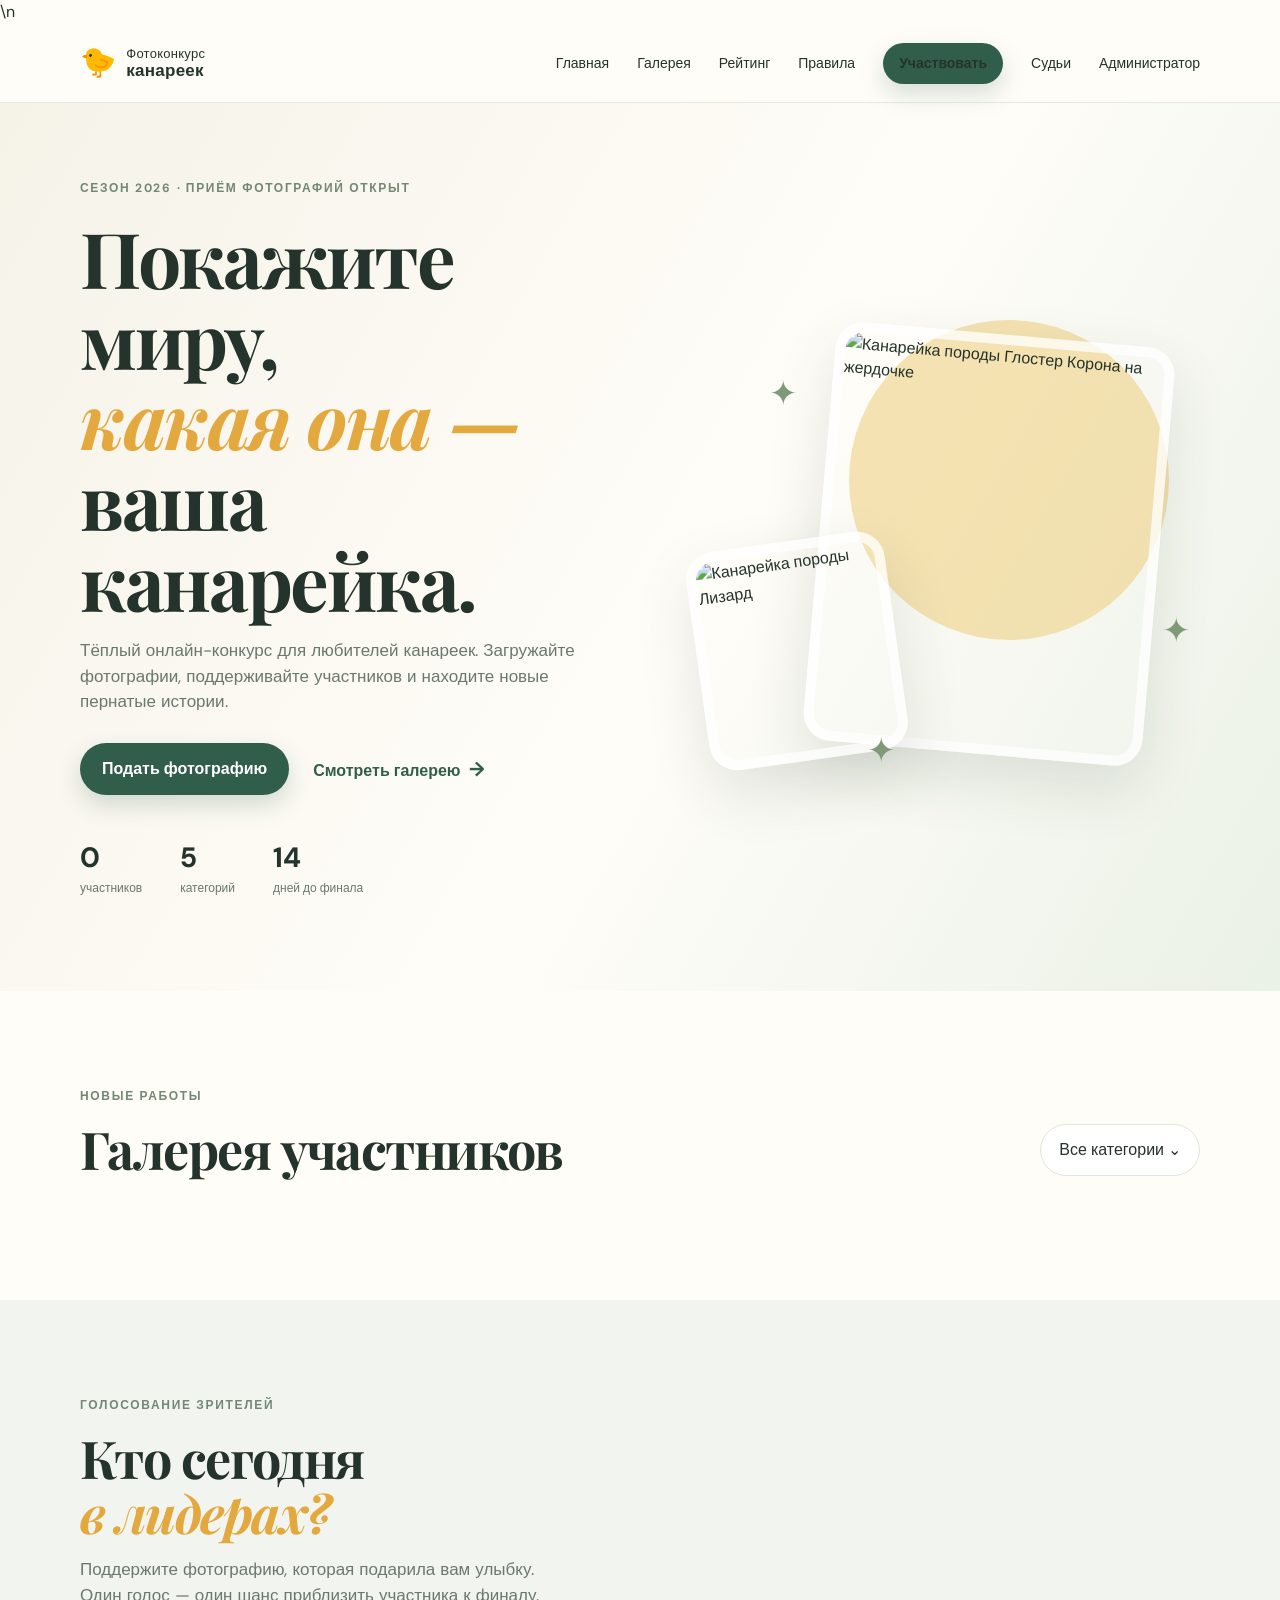
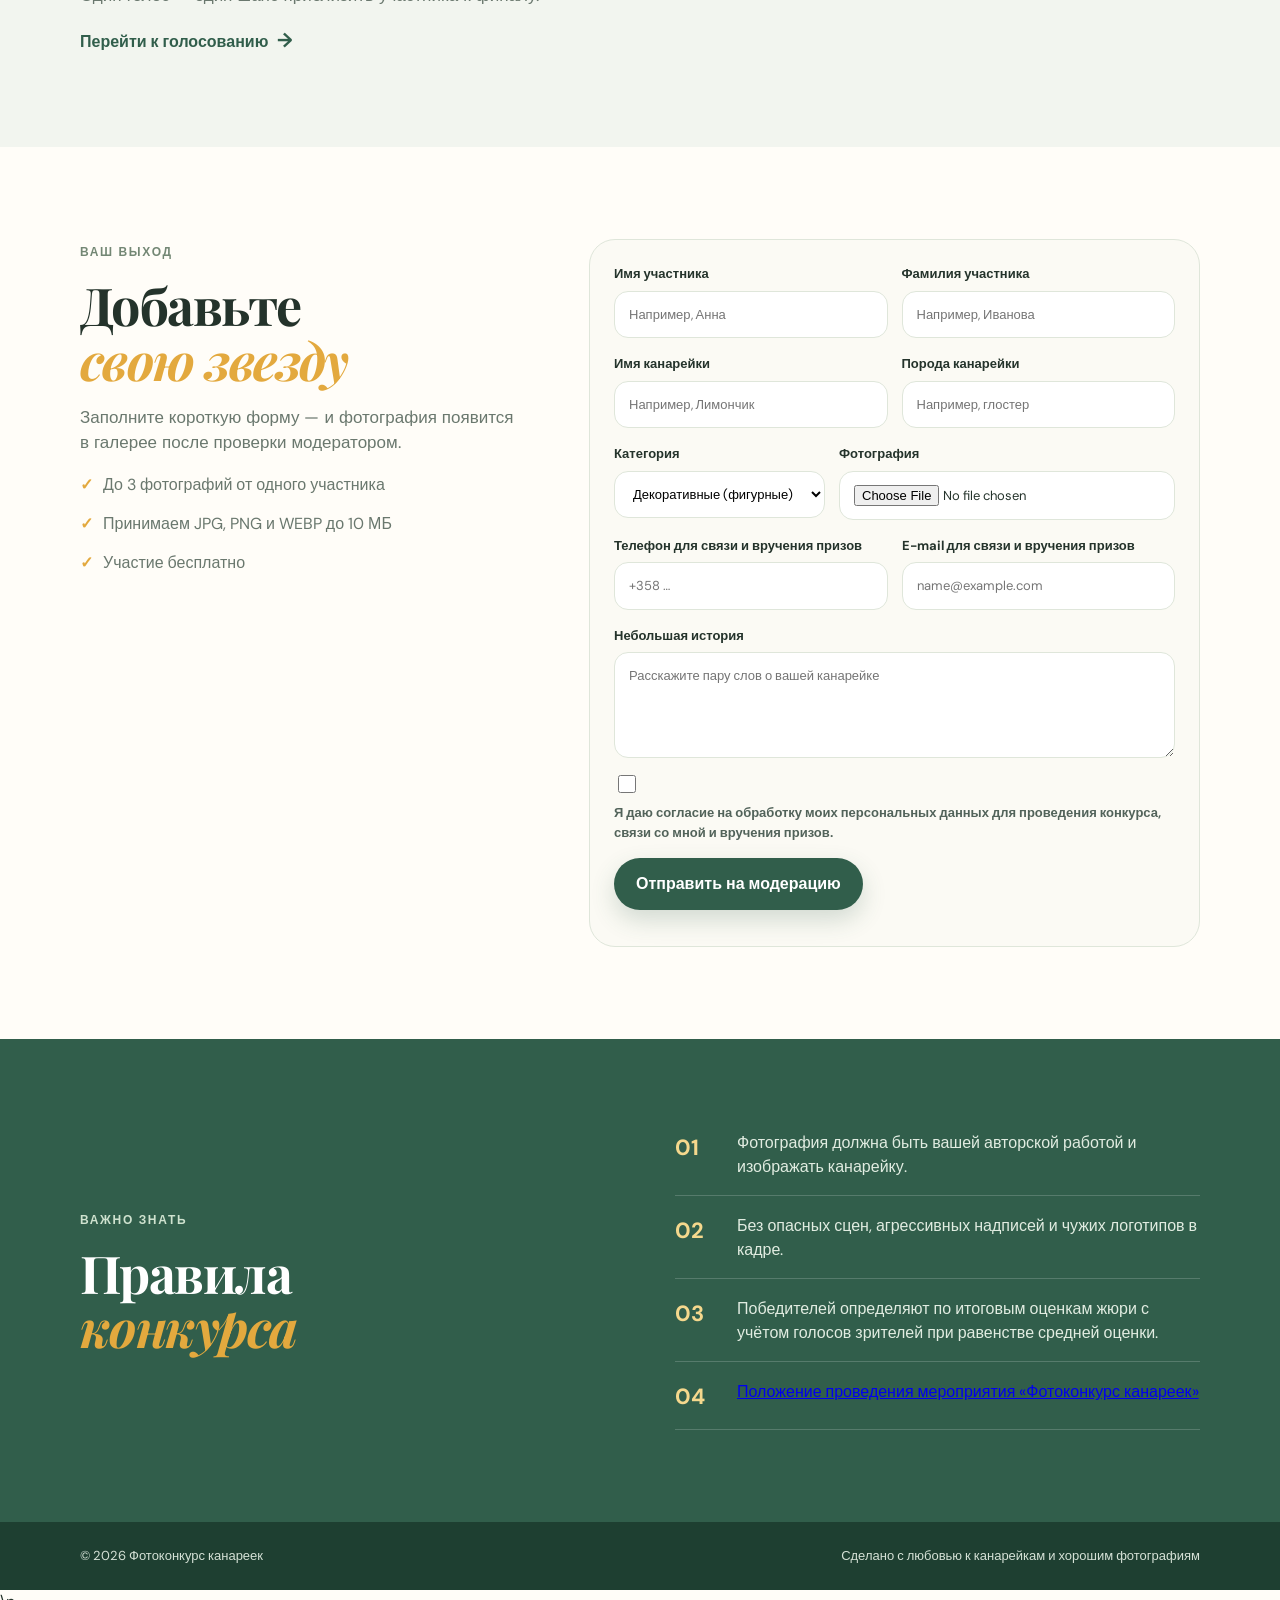
==== index.html @ 29eed2f1 "Заменить фото Глостера на фото из Wikimedia Commons" ====
<!DOCTYPE html>
<html lang="ru">
<head>
  <meta charset="UTF-8" />
  <meta name="viewport" content="width=device-width, initial-scale=1.0" />
  <title>Фотоконкурс канареек</title>
  <meta name="description" content="Онлайн-фотоконкурс канареек: галерея, голосование, рейтинг и участие." />
  <link rel="preconnect" href="https://fonts.googleapis.com">
  <link rel="preconnect" href="https://fonts.gstatic.com" crossorigin>
  <link href="https://fonts.googleapis.com/css2?family=DM+Sans:wght@400;500;700&family=Playfair+Display:wght@600;700&display=swap" rel="stylesheet">
  <link rel="stylesheet" href="styles.css" />\n<style>.admin-modal{position:fixed;inset:0;background:rgba(20,35,28,.48);z-index:100;display:none;padding:20px;overflow:auto}.admin-modal.open{display:block}.admin-panel{width:min(1180px,100%);margin:30px auto;background:#f7f7f2;border-radius:24px;box-shadow:0 30px 80px rgba(0,0,0,.25);overflow:hidden}.admin-login{min-height:520px;display:grid;place-items:center;padding:35px}.admin-login-card{width:min(430px,100%);background:#fff;border:1px solid #dfe6da;border-radius:24px;padding:36px}.admin-login-card h2,.admin-head h2{font-family:'Playfair Display',serif}.admin-login-card h2{font-size:38px;margin:10px 0}.admin-login-card p,.admin-muted{color:#708076}.admin-field{display:flex;flex-direction:column;gap:7px;font-size:13px;font-weight:700;margin:16px 0}.admin-field input{padding:13px;border:1px solid #dfe6da;border-radius:12px;font:inherit}.admin-note{min-height:20px;margin-top:10px;color:#a44840;font-size:13px}.admin-head{padding:18px 24px;background:#fff;border-bottom:1px solid #dfe6da;display:flex;justify-content:space-between;align-items:center;gap:15px}.admin-head h2{margin:0;font-size:27px}.admin-head-actions{display:flex;gap:8px}.admin-ghost{border:1px solid #dfe6da;background:#fff;border-radius:10px;padding:9px 13px;cursor:pointer}.admin-body{padding:26px}.admin-stats{display:grid;grid-template-columns:repeat(4,1fr);gap:12px;margin-bottom:18px}.admin-stats div{background:#fff;border:1px solid #dfe6da;border-radius:16px;padding:16px}.admin-stats strong{display:block;font-size:27px}.admin-stats span{font-size:12px;color:#708076}.admin-tabs{display:flex;gap:8px;overflow:auto;margin-bottom:18px}.admin-tabs button{white-space:nowrap;border:1px solid #dfe6da;background:#fff;border-radius:999px;padding:9px 14px;cursor:pointer}.admin-tabs button.active{background:#315e4b;color:#fff;border-color:#315e4b}.admin-grid{display:grid;grid-template-columns:1.1fr .9fr;gap:16px}.admin-requests{display:flex;flex-direction:column;gap:9px}.admin-request{background:#fff;border:1px solid #dfe6da;border-radius:16px;padding:10px;display:grid;grid-template-columns:76px 1fr;gap:12px;cursor:pointer}.admin-request.selected{border-color:#6d947d;box-shadow:0 0 0 2px rgba(49,94,75,.08)}.admin-request img{width:76px;height:68px;object-fit:cover;border-radius:10px}.admin-request-name{font-weight:700}.admin-request-meta{font-size:12px;color:#708076;margin-top:3px}.admin-status{display:inline-block;margin-top:7px;border-radius:999px;padding:4px 8px;font-size:10px;font-weight:700}.admin-status.pending{background:#fff3d7;color:#8a651e}.admin-status.approved{background:#e4f1e8;color:#2e6b4b}.admin-status.rejected{background:#fbe7e4;color:#a44840}.admin-detail{background:#fff;border:1px solid #dfe6da;border-radius:20px;padding:16px;min-height:420px}.admin-detail img{width:100%;height:280px;object-fit:cover;border-radius:14px}.admin-detail h3{font-family:'Playfair Display',serif;font-size:28px;margin:14px 0 3px}.admin-actions{display:flex;gap:8px;margin-top:16px}.admin-actions button{flex:1;padding:11px;border-radius:11px;border:1px solid #dfe6da;background:#fff;cursor:pointer;font-weight:700}.admin-actions .ok{background:#e4f1e8;color:#2e6b4b}.admin-actions .no{background:#fbe7e4;color:#a44840}.admin-empty{padding:30px;text-align:center;color:#708076}.admin-close{font-size:22px!important}.admin-link{cursor:pointer}@media(max-width:850px){.admin-stats{grid-template-columns:repeat(2,1fr)}.admin-grid{grid-template-columns:1fr}}@media(max-width:520px){.admin-modal{padding:8px}.admin-panel{margin:8px auto;border-radius:18px}.admin-head{padding:14px}.admin-body{padding:14px}.admin-head-actions .admin-ghost:first-child{display:none}.admin-detail img{height:230px}.admin-login{padding:16px}.admin-login-card{padding:26px}}</style>
<style>
.photo-open{display:block;width:100%;padding:0;border:0;background:none;cursor:zoom-in;position:relative}.photo-open::after{content:'🔍 Открыть фото';position:absolute;right:12px;bottom:12px;background:rgba(20,35,28,.82);color:#fff;padding:7px 10px;border-radius:999px;font-size:12px;font-weight:700;opacity:0;transition:.2s}.photo-open:hover::after,.photo-open:focus-visible::after{opacity:1}.photo-lightbox{position:fixed;inset:0;background:rgba(8,16,12,.9);z-index:300;display:none;align-items:center;justify-content:center;padding:30px}.photo-lightbox.open{display:flex}.photo-lightbox-content{max-width:min(1200px,96vw);max-height:92vh;display:flex;flex-direction:column;align-items:center;gap:14px}.photo-lightbox img{display:block;max-width:100%;max-height:78vh;width:auto;height:auto;object-fit:contain;border-radius:16px;box-shadow:0 25px 80px rgba(0,0,0,.45)}.photo-lightbox-caption{display:flex;gap:12px;align-items:center;flex-wrap:wrap;color:#fff;text-align:center}.photo-lightbox-caption span{color:#d8e2d9}.photo-lightbox-close{position:fixed;right:22px;top:18px;border:0;background:rgba(255,255,255,.15);color:#fff;width:48px;height:48px;border-radius:50%;font-size:32px;line-height:1;cursor:pointer;z-index:2}
.judge-modal{position:fixed;inset:0;background:rgba(20,35,28,.55);z-index:250;display:none;padding:20px;overflow:auto}.judge-modal.open{display:block}.judge-panel{width:min(1180px,100%);margin:30px auto;background:#f7f7f2;border-radius:24px;box-shadow:0 30px 80px rgba(0,0,0,.25);overflow:hidden}.judge-login{min-height:520px;display:grid;place-items:center;padding:35px}.judge-login-card{width:min(440px,100%);background:#fff;border:1px solid #dfe6da;border-radius:24px;padding:36px}.judge-login-card h2,.judge-head h2{font-family:'Playfair Display',serif}.judge-login-card h2{font-size:38px;margin:10px 0}.judge-login-card p,.judge-muted{color:#708076}.judge-field{display:flex;flex-direction:column;gap:7px;font-size:13px;font-weight:700;margin:16px 0}.judge-field input,.judge-score select,.judge-comment{padding:12px;border:1px solid #dfe6da;border-radius:12px;font:inherit}.judge-note{min-height:20px;margin-top:10px;color:#a44840;font-size:13px}.judge-head{padding:18px 24px;background:#fff;border-bottom:1px solid #dfe6da;display:flex;justify-content:space-between;align-items:center;gap:15px}.judge-head h2{margin:4px 0;font-size:30px}.judge-head-actions{display:flex;gap:8px}.judge-ghost{border:1px solid #dfe6da;background:#fff;border-radius:10px;padding:9px 13px;cursor:pointer}.judge-close{font-size:22px}.judge-body{padding:24px}.judge-intro{background:#eaf1e7;border:1px solid #d6e1d3;border-radius:14px;padding:13px 15px;color:#315e4b;margin-bottom:18px}.judge-requests{display:grid;grid-template-columns:repeat(2,1fr);gap:18px}.judge-card{background:#fff;border:1px solid #dfe6da;border-radius:20px;overflow:hidden}.judge-card-photo{width:100%;height:300px;object-fit:cover;display:block;cursor:zoom-in}.judge-card-body{padding:17px}.judge-card h3{font-family:'Playfair Display',serif;font-size:26px;margin:0 0 4px}.judge-card-meta{font-size:13px;color:#708076;margin-bottom:14px}.judge-score-grid{display:grid;grid-template-columns:1fr 1fr;gap:10px}.judge-score{display:flex;flex-direction:column;gap:5px;font-size:12px;font-weight:700}.judge-score select{background:#fff}.judge-comment{width:100%;resize:vertical;margin-top:10px;min-height:70px}.judge-save{margin-top:10px;width:100%;border:0;background:#315e4b;color:#fff;padding:12px;border-radius:12px;font-weight:700;cursor:pointer}.judge-saved{font-size:12px;color:#2e6b4b;margin-top:7px;min-height:18px}.judge-total{margin-top:10px;font-weight:700;color:#8a651e}.judge-empty{padding:35px;text-align:center;color:#708076;background:#fff;border:1px dashed #dfe6da;border-radius:18px;grid-column:1/-1}
.admin-password-modal{position:fixed;inset:0;background:rgba(20,35,28,.45);z-index:180;display:none;align-items:center;justify-content:center;padding:20px}.admin-password-modal.open{display:flex}.admin-password-card{width:min(430px,100%);background:#fff;border-radius:22px;padding:26px;border:1px solid #dfe6da;box-shadow:0 25px 70px rgba(0,0,0,.2)}.admin-password-card h3{font-family:'Playfair Display',serif;font-size:28px;margin:0 0 10px}.admin-password-actions{display:flex;gap:8px}.admin-password-actions button{flex:1}
@media(max-width:800px){.judge-requests{grid-template-columns:1fr}}@media(max-width:520px){.photo-lightbox{padding:12px}.photo-lightbox img{max-height:72vh}.judge-modal{padding:8px}.judge-panel{margin:8px auto;border-radius:18px}.judge-head{padding:14px}.judge-body{padding:14px}.judge-head-actions .judge-ghost:first-child{display:none}.judge-login{padding:16px}.judge-login-card{padding:26px}.judge-card-photo{height:230px}}
</style></head>
<body>
<header class="site-header"><div class="container nav-wrap">
  <a class="brand" href="#top"><span class="brand-mark">🐤</span><span>Фотоконкурс<br><strong>канареек</strong></span></a>
  <nav class="nav" id="mainNav" aria-label="Основная навигация"><a href="#top">Главная</a><a href="#gallery">Галерея</a><a href="#rating">Рейтинг</a><a href="#winners" id="winnersNav" style="display:none">Победители</a><a href="#rules">Правила</a><a class="button button-small" href="#participate">Участвовать</a><a href="#judges" id="judgesOpen">Судьи</a><a class="admin-link" href="#admin" id="adminOpen">Администратор</a></nav>
  <button class="menu-toggle" aria-label="Открыть меню">☰</button>
</div></header>
<main id="top">
<section class="hero"><div class="container hero-grid"><div class="hero-copy">
  <span class="eyebrow">Сезон 2026 · приём фотографий открыт</span>
  <h1>Покажите миру,<br><em>какая она —</em><br>ваша канарейка.</h1>
  <p>Тёплый онлайн-конкурс для любителей канареек. Загружайте фотографии, поддерживайте участников и находите новые пернатые истории.</p>
  <div class="hero-actions"><a class="button" href="#participate">Подать фотографию</a><a class="text-link" href="#gallery">Смотреть галерею <span>→</span></a></div>
  <div class="hero-stats"><div><strong id="participantCount">0</strong><span>участников</span></div><div><strong>5</strong><span>категорий</span></div><div><strong>14</strong><span>дней до финала</span></div></div>
</div><div class="hero-art"><div class="sun"></div>
  <div class="hero-card card-main"><img src="https://upload.wikimedia.org/wikipedia/commons/9/9c/Gloster_corona.jpg" alt="Канарейка породы Глостер Корона на жердочке"></div>
  <div class="hero-card card-small"><img src="https://commons.wikimedia.org/wiki/Special:FilePath/Lizard%20gelb%20intensiv.jpg?width=900" alt="Канарейка породы Лизард"></div>
  <div class="leaf leaf-1">✦</div><div class="leaf leaf-2">✦</div><div class="leaf leaf-3">✦</div>
</div></div></section>
<section id="gallery" class="section"><div class="container"><div class="section-heading"><div><span class="eyebrow">Новые работы</span><h2>Галерея участников</h2></div><button class="filter-button" id="filterBtn">Все категории <span>⌄</span></button></div>
<div class="filter-menu" id="filterMenu"><button data-filter="all">Все категории</button><button data-filter="Декоративные (фигурные)">Декоративные (фигурные)</button><button data-filter="Хохлатые">Хохлатые</button><button data-filter="Курчавые">Курчавые</button><button data-filter="Цветные">Цветные</button><button data-filter="Домашний любимец">Домашний любимец</button></div>
<div class="gallery-grid" id="galleryGrid"></div></div></section>
<section id="rating" class="section section-soft"><div class="container rating-grid"><div><span class="eyebrow">Голосование зрителей</span><h2>Кто сегодня<br><em>в лидерах?</em></h2><p>Поддержите фотографию, которая подарила вам улыбку. Один голос — один шанс приблизить участника к финалу.</p><a href="#gallery" class="text-link">Перейти к голосованию <span>→</span></a></div><div class="leaderboard" id="leaderboard"></div></div></section>
<section id="winners" class="section section-soft" style="display:none"><div class="container"><div class="section-heading"><div><span class="eyebrow">Итоги жюри</span><h2>Победители фотоконкурса</h2><p class="judge-muted">Итоговые оценки жюри. При равенстве средней оценки выше располагается работа с большим числом голосов зрителей.</p></div></div><div id="winnersGrid" class="winners-grid"></div></div></section><section id="participate" class="section"><div class="container participate-grid"><div class="participate-copy"><span class="eyebrow">Ваш выход</span><h2>Добавьте<br><em>свою звезду</em></h2><p>Заполните короткую форму — и фотография появится в галерее после проверки модератором.</p><ul class="check-list"><li>До 3 фотографий от одного участника</li><li>Принимаем JPG, PNG и WEBP до 10 МБ</li><li>Участие бесплатно</li></ul></div>
<form class="entry-form" id="entryForm"><div class="form-row"><label>Имя участника<input name="name" required placeholder="Например, Анна" /></label><label>Фамилия участника<input name="surname" required placeholder="Например, Иванова" /></label></div>
<div class="form-row"><label>Имя канарейки<input name="bird" required placeholder="Например, Лимончик" /></label><label>Порода канарейки<input name="breed" required placeholder="Например, глостер" /></label></div>
<div class="form-row"><label>Категория<select name="category"><option>Декоративные (фигурные)</option><option>Хохлатые</option><option>Курчавые</option><option>Цветные</option><option>Домашний любимец</option></select></label><label>Фотография<input name="photo" type="file" accept="image/jpeg,image/png,image/webp" required /></label></div>
<div class="form-row"><label>Телефон для связи и вручения призов<input name="phone" type="tel" required placeholder="+358 …" autocomplete="tel" /></label><label>E-mail для связи и вручения призов<input name="email" type="email" placeholder="name@example.com" autocomplete="email" /></label></div>
<label>Небольшая история<textarea name="story" rows="4" placeholder="Расскажите пару слов о вашей канарейке"></textarea></label>
<label class="consent-check"><input name="personal_data_consent" type="checkbox" required /> <span>Я даю согласие на обработку моих персональных данных для проведения конкурса, связи со мной и вручения призов.</span></label>
<button class="button" type="submit">Отправить на модерацию</button><div class="form-note" id="formNote"></div></form></div></section>
<section id="rules" class="section section-dark"><div class="container rules-grid"><div><span class="eyebrow">Важно знать</span><h2>Правила<br><em>конкурса</em></h2></div><div class="rules-list"><div><strong>01</strong><p>Фотография должна быть вашей авторской работой и изображать канарейку.</p></div><div><strong>02</strong><p>Без опасных сцен, агрессивных надписей и чужих логотипов в кадре.</p></div><div><strong>03</strong><p>Победителей определяют по итоговым оценкам жюри с учётом голосов зрителей при равенстве средней оценки.</p></div><div><strong>04</strong><p><a href="PLACEHOLDER_POSITION_JPG" target="_blank" rel="noopener">Положение проведения мероприятия «Фотоконкурс канареек»</a></p></div></div></div></section>
<div id="adminModal" class="admin-modal" aria-hidden="true"><div class="admin-panel">
<div id="adminLogin" class="admin-login"><div class="admin-login-card"><div class="brand-mark">🐤</div><span class="eyebrow">Закрытый раздел</span><h2>Панель модерации</h2><p>Войдите с паролем администратора, чтобы проверять заявки участников.</p><form id="adminLoginForm"><label class="admin-field">Пароль администратора<input id="adminPasswordInput" type="password" autocomplete="current-password" required></label><button class="button" type="submit">Войти</button><div id="adminLoginNote" class="admin-note"></div></form></div></div>
<div id="adminDashboard" style="display:none"><div class="admin-head"><h2>Модерация заявок</h2><div class="admin-head-actions"><button id="adminRefresh" class="admin-ghost">↻ Обновить</button><button id="adminChangePassword" class="admin-ghost">Изменить пароль</button><button id="adminLogout" class="admin-ghost">Выйти</button><button id="adminClose" class="admin-ghost admin-close">×</button></div></div><div class="admin-body"><div class="admin-stats"><div><strong id="adminAll">0</strong><span>Всего</span></div><div><strong id="adminPending">0</strong><span>На модерации</span></div><div><strong id="adminApproved">0</strong><span>Одобрено</span></div><div><strong id="adminRejected">0</strong><span>Отклонено</span></div></div><div class="admin-tabs"><button class="active" data-status="all">Все</button><button data-status="pending">На модерации</button><button data-status="approved">Одобрено</button><button data-status="rejected">Отклонено</button></div><div class="admin-grid"><div id="adminRequests" class="admin-requests"></div><aside id="adminDetail" class="admin-detail"><div class="admin-empty">Выберите заявку слева</div></aside></div></div></div>
</div><section class="admin-jury-section"><div class="admin-jury-head"><div><span class="eyebrow">Управление</span><h3>Жюри</h3><p class="admin-muted">Добавляйте судей, меняйте их пароли и просматривайте сводные оценки.</p></div><label class="admin-toggle"><input type="checkbox" id="adminWinnersToggle"><span></span><b>Показывать вкладку «Победители»</b></label></div><div class="admin-jury-add"><input id="newJudgeName" placeholder="Имя судьи"><input id="newJudgeLogin" placeholder="Логин"><input id="newJudgePassword" type="password" placeholder="Пароль от 8 символов"><button id="addJudge" class="button">Добавить судью</button></div><div id="adminJudgesList"></div><div class="admin-summary-wrap"><h4>Сводная таблица оценок</h4><div id="adminJudgeSummary"></div></div></section></div></div><div id="adminPasswordModal" class="admin-password-modal" aria-hidden="true"><div class="admin-password-card"><h3>Изменить пароль администратора</h3><p class="admin-muted">Введите текущий пароль и новый пароль не короче 8 символов.</p><form id="adminPasswordForm"><label class="admin-field">Текущий пароль<input id="adminCurrentPassword" type="password" required></label><label class="admin-field">Новый пароль<input id="adminNewPassword" type="password" minlength="8" required></label><label class="admin-field">Повторите новый пароль<input id="adminNewPassword2" type="password" minlength="8" required></label><div id="adminPasswordNote" class="admin-note"></div><div class="admin-password-actions"><button type="button" id="adminPasswordCancel" class="admin-ghost">Отмена</button><button type="submit" class="button">Сохранить</button></div></form></div></div></main>
<footer class="site-footer"><div class="container footer-wrap"><span>© 2026 Фотоконкурс канареек</span><span>Сделано с любовью к канарейкам и хорошим фотографиям</span></div></footer>
<script type="module" src="script.js"></script>\n<script type="module" src="admin-inline.js"></script>
<div id="photoLightbox" class="photo-lightbox" aria-hidden="true">
  <button id="photoLightboxClose" class="photo-lightbox-close" aria-label="Закрыть">×</button>
  <div class="photo-lightbox-content">
    <img id="photoLightboxImage" src="" alt="">
    <div class="photo-lightbox-caption"><strong id="photoLightboxTitle"></strong><span id="photoLightboxMeta"></span></div>
  </div>
</div>
<div id="judgeModal" class="judge-modal" aria-hidden="true">
  <div class="judge-panel">
    <div id="judgeLogin" class="judge-login"><div class="judge-login-card">
      <div class="brand-mark">⚖️</div><span class="eyebrow">Закрытый раздел</span><h2>Кабинет судьи</h2>
      <p>Оценки судей хранятся отдельно от голосов посетителей и не влияют на публичный рейтинг.</p>
      <form id="judgeLoginForm">
        <label class="judge-field">Логин<input id="judgeLoginInput" autocomplete="username" required></label>
        <label class="judge-field">Пароль<input id="judgePasswordInput" type="password" autocomplete="current-password" required></label>
        <button class="button" type="submit">Войти как судья</button><div id="judgeLoginNote" class="judge-note"></div>
      </form>
    </div></div>
    <div id="judgeDashboard" style="display:none">
      <div class="judge-head"><div><span class="eyebrow">Жюри</span><h2>Оценивание фотографий</h2><div id="judgeWho" class="judge-muted"></div></div>
        <div class="judge-head-actions"><button id="judgeRefresh" class="judge-ghost">↻ Обновить</button><button id="judgeLogout" class="judge-ghost">Выйти</button><button id="judgeClose" class="judge-ghost judge-close">×</button></div>
      </div>
      <div class="judge-body">
        <div class="judge-intro">Оценивайте каждую допущенную фотографию по четырём критериям от 1 до 10. Ваша оценка сохраняется отдельно от голосов посетителей.</div>
        <div id="judgeRequests" class="judge-requests"></div>
      </div>
    </div>
  </div>
</div>
<script type="module" src="judge-inline.js"></script>
</body></html>
---- styles.css ----
:root{--ink:#24332b;--muted:#6a786e;--paper:#fffdf8;--accent:#e3a93e;--green:#315e4b;--line:#dfe6da;--shadow:0 24px 60px rgba(38,58,45,.12)}*{box-sizing:border-box}html{scroll-behavior:smooth}body{margin:0;font-family:'DM Sans',sans-serif;color:var(--ink);background:var(--paper);line-height:1.5}.container{width:min(1120px,calc(100% - 40px));margin:auto}.site-header{position:sticky;top:0;z-index:20;background:rgba(255,253,248,.92);backdrop-filter:blur(14px);border-bottom:1px solid rgba(223,230,218,.8)}.nav-wrap{height:78px;display:flex;align-items:center;justify-content:space-between}.brand{display:flex;gap:10px;align-items:center;text-decoration:none;color:var(--ink);font-size:13px;line-height:1.1;letter-spacing:.02em}.brand strong{font-size:17px}.brand-mark{font-size:29px}.nav{display:flex;gap:28px;align-items:center}.nav a{color:var(--ink);text-decoration:none;font-size:14px}.button{display:inline-flex;align-items:center;justify-content:center;border:0;background:var(--green);color:white;padding:14px 22px;border-radius:999px;font:inherit;font-weight:700;text-decoration:none;cursor:pointer;box-shadow:0 10px 24px rgba(49,94,75,.2);transition:.2s}.button:hover{transform:translateY(-2px)}.button-small{padding:10px 16px}.menu-toggle{display:none;border:0;background:none;font-size:25px}.hero{background:linear-gradient(120deg,#f5f2e8 0%,#fffdf8 55%,#eaf1e7 100%);padding:72px 0 94px;overflow:hidden}.hero-grid{display:grid;grid-template-columns:1.05fr .95fr;gap:40px;align-items:center}.eyebrow{font-size:12px;font-weight:700;text-transform:uppercase;letter-spacing:.14em;color:#738774}.hero h1,h2{font-family:'Playfair Display',serif;line-height:1.05;letter-spacing:-.03em}.hero h1{font-size:clamp(46px,6vw,78px);margin:18px 0}.hero h1 em,h2 em{font-style:italic;color:var(--accent)}.hero p{max-width:540px;color:var(--muted);font-size:17px}.hero-actions{display:flex;gap:24px;align-items:center;margin:28px 0 42px}.text-link{color:var(--green);font-weight:700;text-decoration:none}.text-link span{font-size:20px;margin-left:5px}.hero-stats{display:flex;gap:38px}.hero-stats div{display:flex;flex-direction:column}.hero-stats strong{font-size:28px}.hero-stats span{font-size:12px;color:var(--muted)}.hero-art{position:relative;min-height:480px}.sun{position:absolute;width:320px;height:320px;border-radius:50%;background:#f1d386;right:6%;top:5%;opacity:.6}.hero-card{position:absolute;overflow:hidden;border-radius:28px;box-shadow:var(--shadow);border:10px solid rgba(255,255,255,.75)}.hero-card img{display:block;width:100%;height:100%;object-fit:cover}.card-main{width:340px;height:420px;right:8%;top:8%;transform:rotate(5deg)}.card-small{width:200px;height:220px;left:2%;bottom:3%;transform:rotate(-8deg)}.leaf{position:absolute;color:#7f9a77;font-size:34px}.leaf-1{left:16%;top:15%}.leaf-2{right:2%;bottom:25%}.leaf-3{left:35%;bottom:0}.section{padding:92px 0}.section-soft{background:#f2f5ef}.section-heading{display:flex;justify-content:space-between;align-items:end;gap:20px}.section h2{font-size:52px;margin:15px 0 0}.filter-button{padding:13px 18px;border:1px solid var(--line);background:white;border-radius:999px;color:var(--ink);font:inherit;cursor:pointer}.filter-menu{display:none;gap:8px;margin:16px 0;flex-wrap:wrap}.filter-menu.open{display:flex}.filter-menu button{border:1px solid var(--line);background:white;border-radius:999px;padding:8px 12px;cursor:pointer}.gallery-grid{display:grid;grid-template-columns:repeat(3,1fr);gap:22px;margin-top:32px}.photo-card{background:white;border:1px solid var(--line);border-radius:24px;overflow:hidden;box-shadow:0 10px 30px rgba(43,62,51,.05)}.photo-card img{width:100%;height:260px;object-fit:cover;display:block}.photo-body{padding:17px}.photo-meta{display:flex;justify-content:space-between;gap:10px;align-items:start}.photo-title{font-weight:700}.photo-category{font-size:12px;color:var(--muted);margin-top:2px}.vote{border:0;background:#fff3d5;color:#8b651e;border-radius:999px;padding:8px 10px;font-weight:700;cursor:pointer}.vote.voted{background:#e3f0e6;color:#2f6b4c}.rating-grid,.participate-grid,.rules-grid{display:grid;grid-template-columns:1fr 1fr;gap:70px;align-items:start}.rating-grid p,.participate-copy p{color:var(--muted);max-width:460px;font-size:17px}.leaderboard{display:flex;flex-direction:column;gap:12px}.leader{display:grid;grid-template-columns:46px 1fr auto;gap:14px;align-items:center;background:white;padding:14px;border-radius:18px;border:1px solid var(--line)}.leader img{width:46px;height:46px;object-fit:cover;border-radius:14px}.rank{font-weight:700;color:#9a9f97}.leader-name{font-weight:700}.leader-votes{font-size:13px;color:var(--muted)}.check-list{padding:0;list-style:none;color:var(--muted)}.check-list li{margin:15px 0}.check-list li::before{content:'✓';color:var(--accent);font-weight:700;margin-right:10px}.entry-form{background:#fbfaf4;border:1px solid var(--line);padding:24px;border-radius:26px}.entry-form label{display:flex;flex-direction:column;gap:7px;font-size:13px;font-weight:700;margin-bottom:16px}.entry-form input,.entry-form textarea,.entry-form select{padding:13px 14px;border:1px solid var(--line);border-radius:14px;background:white;font:inherit;font-weight:400}.form-row{display:grid;grid-template-columns:1fr 1fr;gap:14px}.form-note{margin-top:12px;color:var(--green);font-size:14px}.section-dark{background:var(--green);color:white}.section-dark .eyebrow{color:#cfe2cf}.rules-grid{align-items:center}.rules-list{display:flex;flex-direction:column;gap:18px}.rules-list>div{display:grid;grid-template-columns:48px 1fr;gap:14px;align-items:start;border-bottom:1px solid rgba(255,255,255,.18);padding-bottom:16px}.rules-list strong{font-size:22px;color:#f5d88d}.rules-list p{margin:0;color:#e1ece1}.site-footer{padding:24px 0;background:#1e3f31;color:#d5e1d6;font-size:13px}.footer-wrap{display:flex;justify-content:space-between;gap:20px}.empty{padding:28px;text-align:center;border:1px dashed var(--line);border-radius:18px;color:var(--muted);grid-column:1/-1}@media(max-width:800px){.nav{display:none;position:absolute;left:14px;right:14px;top:68px;flex-direction:column;align-items:stretch;gap:4px;padding:10px;background:rgba(255,253,248,.98);border:1px solid var(--line);border-radius:18px;box-shadow:0 18px 45px rgba(38,58,45,.16);max-height:calc(100vh - 86px);overflow:auto}.nav.mobile-open{display:flex}.nav a{display:flex;align-items:center;min-height:44px;padding:10px 12px;border-radius:12px}.nav a:hover,.nav a:focus-visible{background:#f2f5ef}.nav .button-small{justify-content:center;margin-top:4px}.menu-toggle{display:block;border:1px solid var(--line);border-radius:12px;padding:6px 10px;cursor:pointer}.site-header{position:sticky}.nav-wrap{position:relative}.hero-grid,.rating-grid,.participate-grid,.rules-grid{grid-template-columns:1fr;gap:38px}.hero{padding-top:50px}.hero-art{min-height:390px}.card-main{width:270px;height:340px;right:3%}.card-small{width:160px;height:180px;left:0}.gallery-grid{grid-template-columns:repeat(2,1fr)}.section h2{font-size:43px}.footer-wrap{flex-direction:column}.form-row{grid-template-columns:1fr}}@media(max-width:520px){.container{width:min(100% - 28px,1120px)}.gallery-grid{grid-template-columns:1fr}.hero h1{font-size:50px}.hero-actions{flex-direction:column;align-items:flex-start}.hero-stats{gap:22px}.section-heading{align-items:flex-start;flex-direction:column}.card-main{width:230px;height:295px}.card-small{width:135px;height:155px}}
.admin-jury-section{border-top:1px solid #dfe6da;background:#f7f7f2;padding:24px}.admin-jury-head{display:flex;justify-content:space-between;gap:20px;align-items:center;margin-bottom:18px}.admin-jury-head h3{font-family:'Playfair Display',serif;font-size:30px;margin:3px 0}.admin-toggle{display:flex;align-items:center;gap:10px;cursor:pointer}.admin-toggle input{position:absolute;opacity:0}.admin-toggle span{width:48px;height:26px;border-radius:99px;background:#cbd4ca;position:relative;transition:.2s}.admin-toggle span:after{content:'';position:absolute;width:20px;height:20px;top:3px;left:3px;background:#fff;border-radius:50%;transition:.2s}.admin-toggle input:checked+span{background:#315e4b}.admin-toggle input:checked+span:after{left:25px}.admin-jury-add{display:grid;grid-template-columns:1.1fr 1fr 1fr auto;gap:8px;margin-bottom:15px}.admin-jury-add input{padding:11px;border:1px solid #dfe6da;border-radius:10px;font:inherit}.admin-judge-row,.summary-row{display:grid;grid-template-columns:1fr auto;gap:12px;align-items:center;padding:12px 0;border-bottom:1px solid #e2e8df}.admin-judge-row strong,.admin-judge-row span{display:block}.admin-judge-row span{font-size:12px;color:#708076}.admin-judge-actions{display:flex;gap:7px}.danger{border-color:#c97870!important;color:#a44840!important}.admin-summary-wrap{margin-top:22px}.admin-summary-wrap h4{margin:0 0 8px}.summary-row{grid-template-columns:1.2fr 1.3fr auto auto}.summary-row span,.summary-row small{color:#708076}.winners-grid{display:grid;grid-template-columns:repeat(3,1fr);gap:20px}.winner-card{background:#fff;border:1px solid #dfe6da;border-radius:20px;overflow:hidden;position:relative}.winner-card img{width:100%;height:260px;object-fit:cover;display:block}.winner-place{position:absolute;left:12px;top:12px;background:#315e4b;color:#fff;padding:7px 11px;border-radius:999px;font-weight:700;z-index:1}.winner-body{padding:16px}.winner-body h3{font-family:'Playfair Display',serif;font-size:25px;margin:0 0 4px}.winner-body p{margin:0 0 9px;color:#708076}.winner-body strong{display:block;font-size:25px}.winner-body span{font-size:12px;color:#708076}@media(max-width:900px){.winners-grid{grid-template-columns:1fr 1fr}.admin-jury-add{grid-template-columns:1fr 1fr}.admin-jury-add .button{grid-column:1/-1}}@media(max-width:600px){.winners-grid{grid-template-columns:1fr}.admin-jury-head{align-items:flex-start;flex-direction:column}.summary-row{grid-template-columns:1fr auto}.summary-row span,.summary-row small{grid-column:1/-1}.admin-judge-row{grid-template-columns:1fr}.admin-judge-actions{flex-wrap:wrap}}


/* Форма заявки: контакты и согласие */
.consent-check{display:flex;align-items:flex-start;gap:10px;margin:14px 0;font-size:13px;line-height:1.5;color:#52635a;cursor:pointer}
.consent-check input{width:18px;height:18px;flex:0 0 auto;margin-top:1px;accent-color:#315e4b}
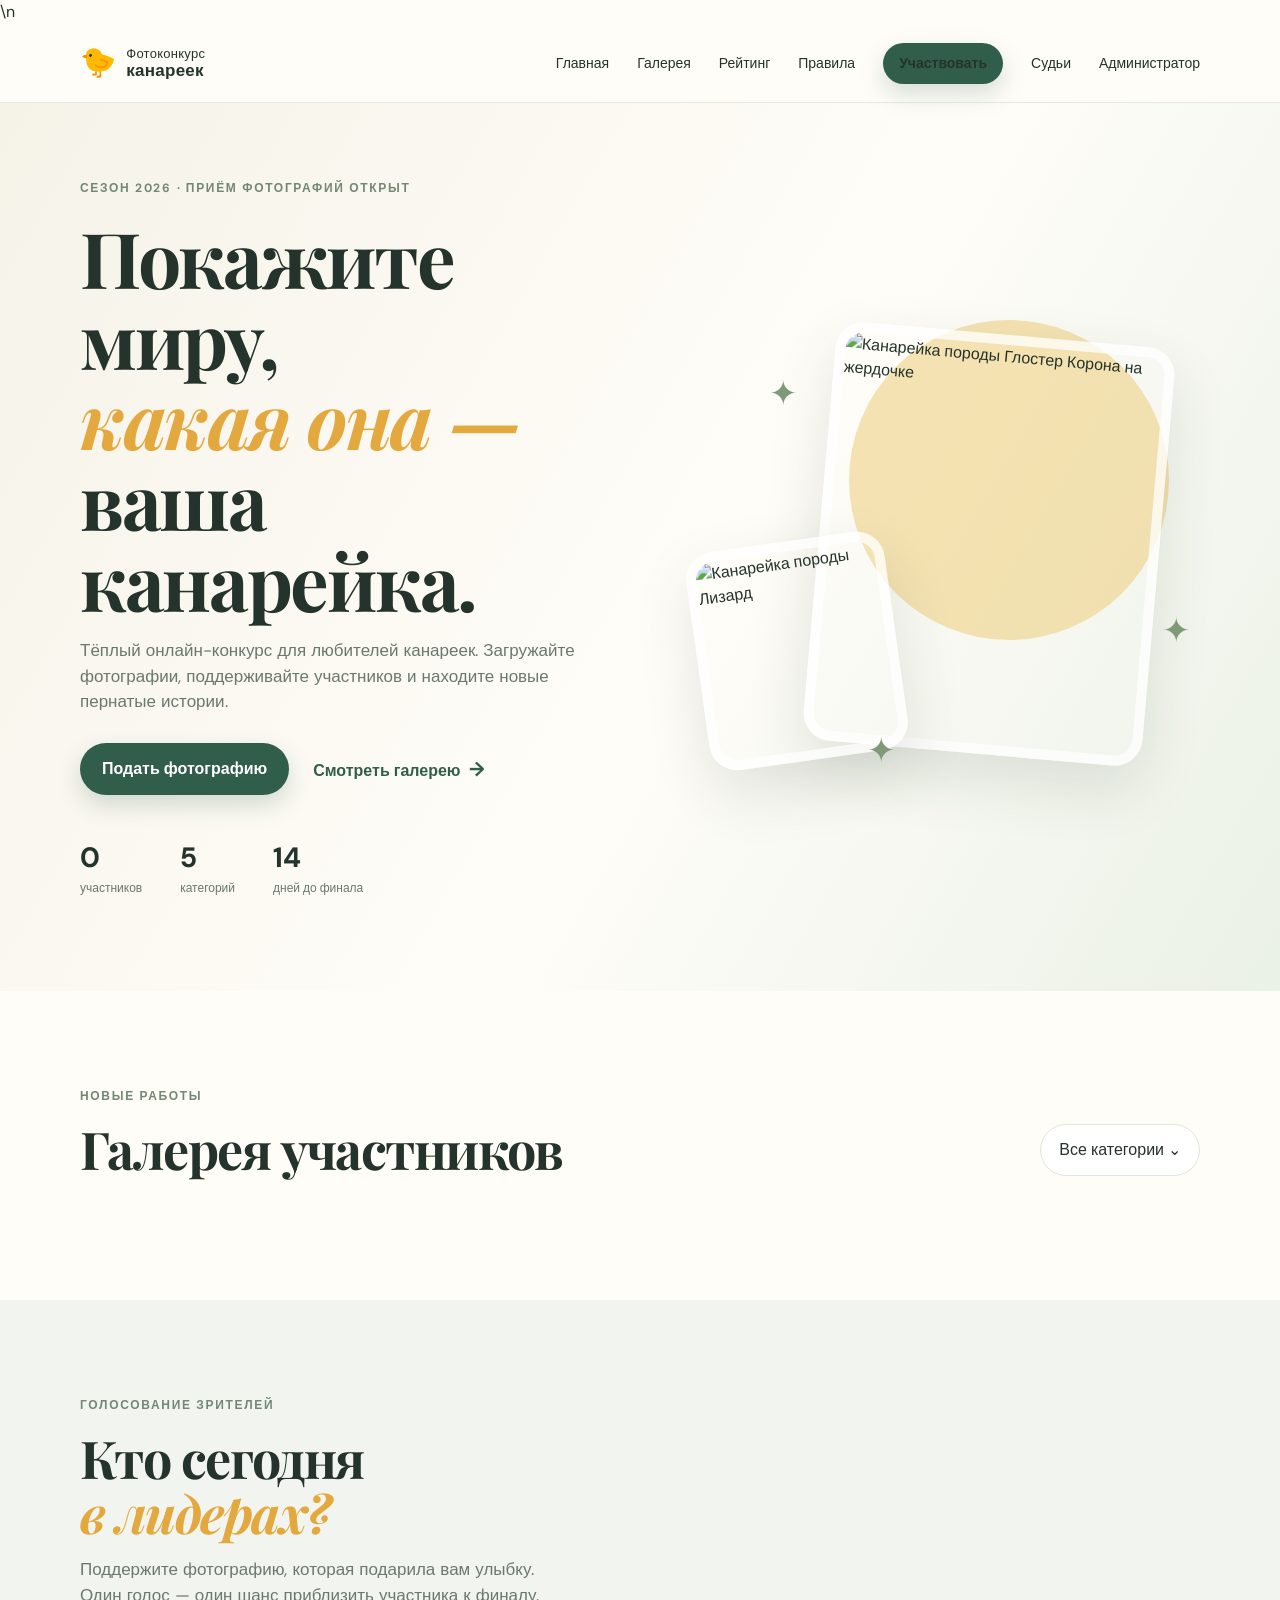
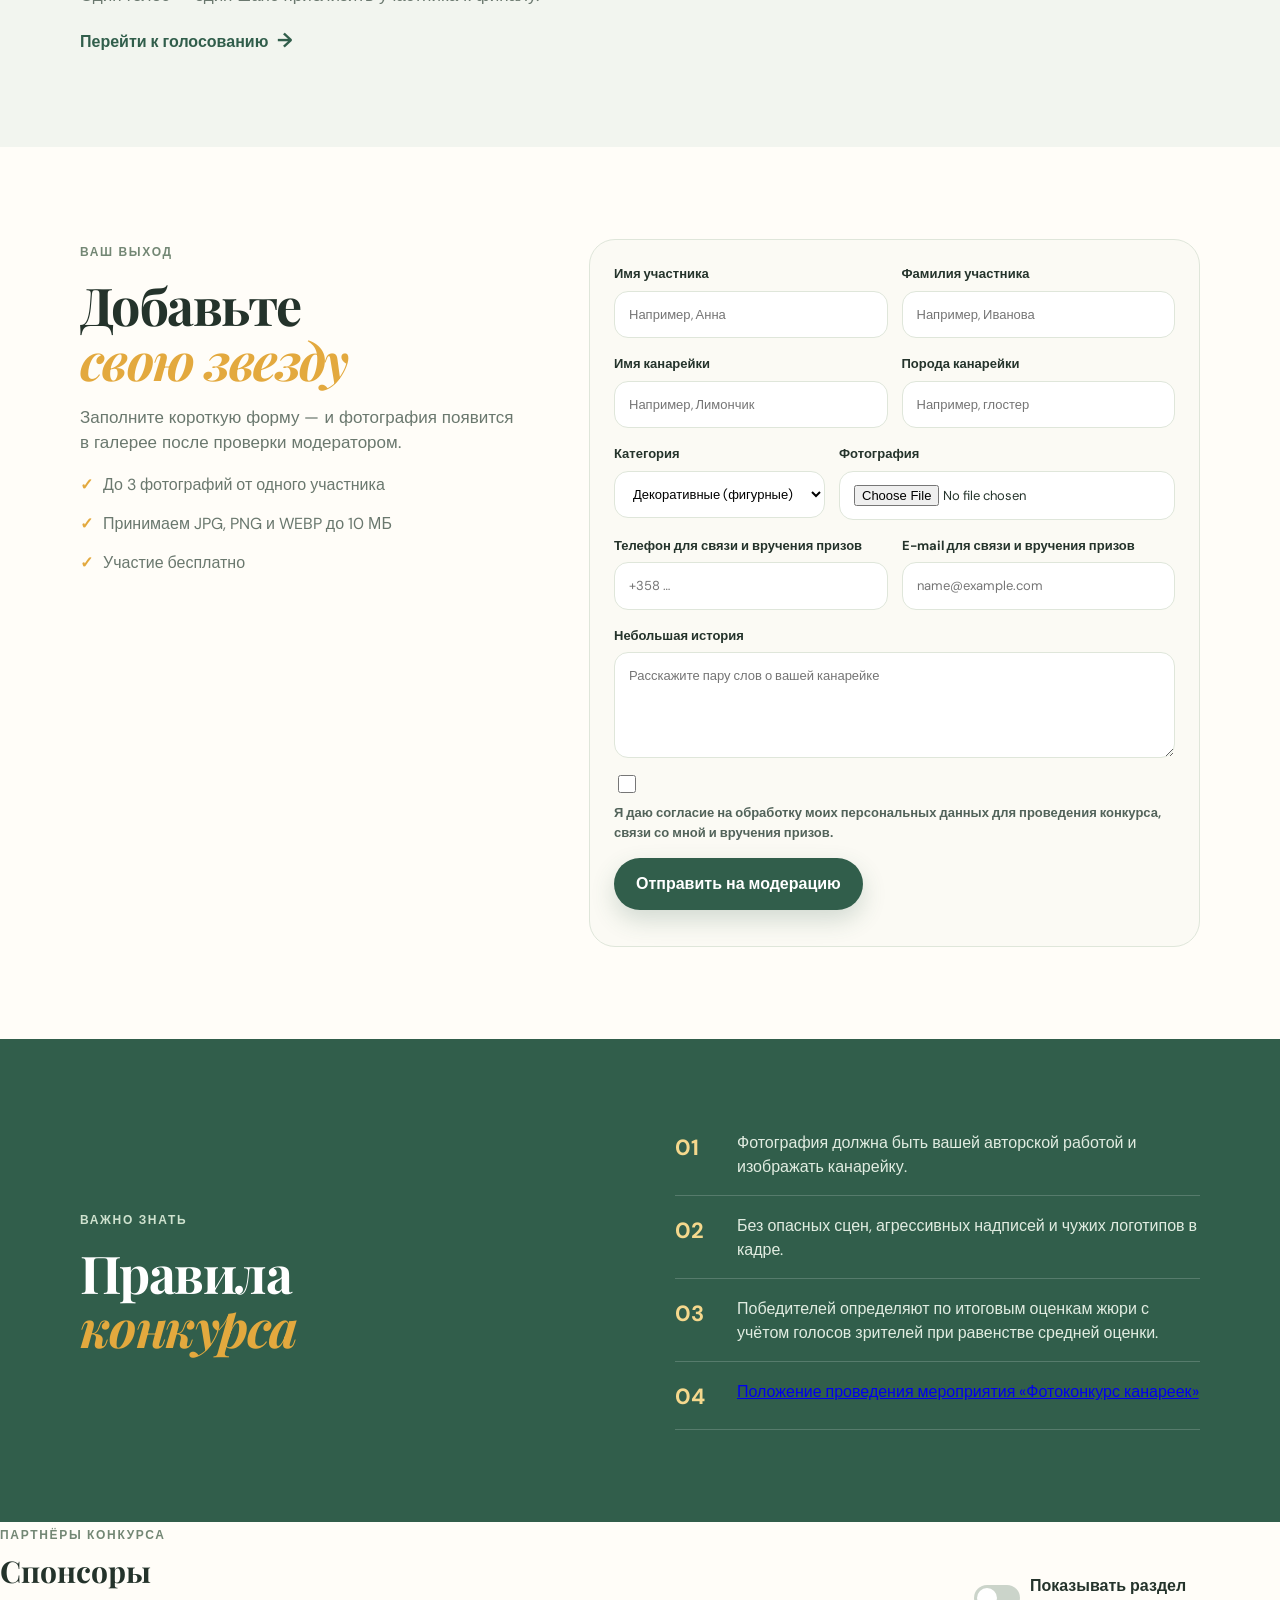
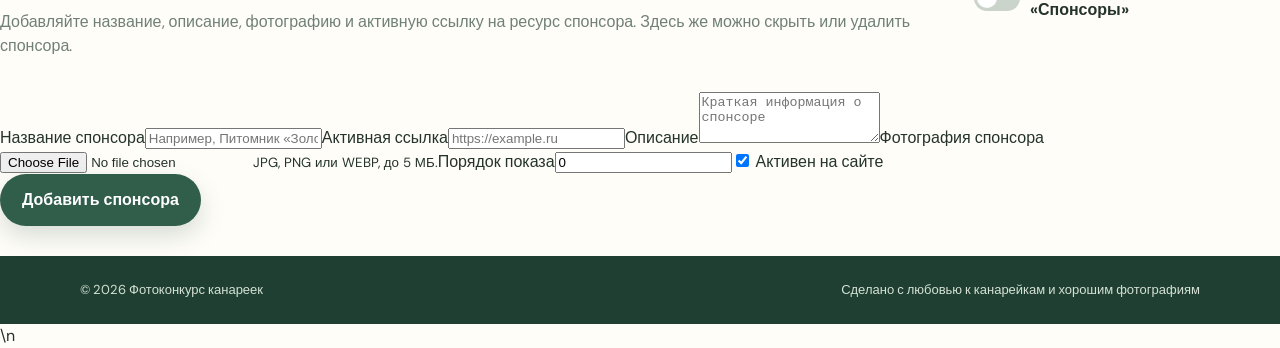
==== commit 4b048200: "Добавить раздел спонсоров и управление ими в админке" ====
--- a/index.html
+++ b/index.html
@@ -29,7 +29,7 @@
   <div class="hero-actions"><a class="button" href="#participate">Подать фотографию</a><a class="text-link" href="#gallery">Смотреть галерею <span>→</span></a></div>
   <div class="hero-stats"><div><strong id="participantCount">0</strong><span>участников</span></div><div><strong>5</strong><span>категорий</span></div><div><strong>14</strong><span>дней до финала</span></div></div>
 </div><div class="hero-art"><div class="sun"></div>
-  <div class="hero-card card-main"><img src="https://upload.wikimedia.org/wikipedia/commons/9/9c/Gloster_corona.jpg" alt="Канарейка породы Глостер Корона на жердочке"></div>
+  <div class="hero-card card-main"><img src="https://upload.wikimedia.org/wikipedia/commons/9/9c/Gloster_corona.jpg" alt="Канарейка породы Глостер Корона на жердочке"><a class="photo-credit" href="https://commons.wikimedia.org/wiki/File:Gloster_corona.jpg" target="_blank" rel="noopener">Фото: LilianBriot / Wikimedia Commons · CC BY-SA 4.0</a></div>
   <div class="hero-card card-small"><img src="https://commons.wikimedia.org/wiki/Special:FilePath/Lizard%20gelb%20intensiv.jpg?width=900" alt="Канарейка породы Лизард"></div>
   <div class="leaf leaf-1">✦</div><div class="leaf leaf-2">✦</div><div class="leaf leaf-3">✦</div>
 </div></div></section>
@@ -49,7 +49,8 @@
 <div id="adminModal" class="admin-modal" aria-hidden="true"><div class="admin-panel">
 <div id="adminLogin" class="admin-login"><div class="admin-login-card"><div class="brand-mark">🐤</div><span class="eyebrow">Закрытый раздел</span><h2>Панель модерации</h2><p>Войдите с паролем администратора, чтобы проверять заявки участников.</p><form id="adminLoginForm"><label class="admin-field">Пароль администратора<input id="adminPasswordInput" type="password" autocomplete="current-password" required></label><button class="button" type="submit">Войти</button><div id="adminLoginNote" class="admin-note"></div></form></div></div>
 <div id="adminDashboard" style="display:none"><div class="admin-head"><h2>Модерация заявок</h2><div class="admin-head-actions"><button id="adminRefresh" class="admin-ghost">↻ Обновить</button><button id="adminChangePassword" class="admin-ghost">Изменить пароль</button><button id="adminLogout" class="admin-ghost">Выйти</button><button id="adminClose" class="admin-ghost admin-close">×</button></div></div><div class="admin-body"><div class="admin-stats"><div><strong id="adminAll">0</strong><span>Всего</span></div><div><strong id="adminPending">0</strong><span>На модерации</span></div><div><strong id="adminApproved">0</strong><span>Одобрено</span></div><div><strong id="adminRejected">0</strong><span>Отклонено</span></div></div><div class="admin-tabs"><button class="active" data-status="all">Все</button><button data-status="pending">На модерации</button><button data-status="approved">Одобрено</button><button data-status="rejected">Отклонено</button></div><div class="admin-grid"><div id="adminRequests" class="admin-requests"></div><aside id="adminDetail" class="admin-detail"><div class="admin-empty">Выберите заявку слева</div></aside></div></div></div>
-</div><section class="admin-jury-section"><div class="admin-jury-head"><div><span class="eyebrow">Управление</span><h3>Жюри</h3><p class="admin-muted">Добавляйте судей, меняйте их пароли и просматривайте сводные оценки.</p></div><label class="admin-toggle"><input type="checkbox" id="adminWinnersToggle"><span></span><b>Показывать вкладку «Победители»</b></label></div><div class="admin-jury-add"><input id="newJudgeName" placeholder="Имя судьи"><input id="newJudgeLogin" placeholder="Логин"><input id="newJudgePassword" type="password" placeholder="Пароль от 8 символов"><button id="addJudge" class="button">Добавить судью</button></div><div id="adminJudgesList"></div><div class="admin-summary-wrap"><h4>Сводная таблица оценок</h4><div id="adminJudgeSummary"></div></div></section></div></div><div id="adminPasswordModal" class="admin-password-modal" aria-hidden="true"><div class="admin-password-card"><h3>Изменить пароль администратора</h3><p class="admin-muted">Введите текущий пароль и новый пароль не короче 8 символов.</p><form id="adminPasswordForm"><label class="admin-field">Текущий пароль<input id="adminCurrentPassword" type="password" required></label><label class="admin-field">Новый пароль<input id="adminNewPassword" type="password" minlength="8" required></label><label class="admin-field">Повторите новый пароль<input id="adminNewPassword2" type="password" minlength="8" required></label><div id="adminPasswordNote" class="admin-note"></div><div class="admin-password-actions"><button type="button" id="adminPasswordCancel" class="admin-ghost">Отмена</button><button type="submit" class="button">Сохранить</button></div></form></div></div></main>
+</div><section class="admin-jury-section"><div class="admin-jury-head"><div><span class="eyebrow">Управление</span><h3>Жюри</h3><p class="admin-muted">Добавляйте судей, меняйте их пароли и просматривайте сводные оценки.</p></div><label class="admin-toggle"><input type="checkbox" id="adminWinnersToggle"><span></span><b>Показывать вкладку «Победители»</b></label></div><div class="admin-jury-add"><input id="newJudgeName" placeholder="Имя судьи"><input id="newJudgeLogin" placeholder="Логин"><input id="newJudgePassword" type="password" placeholder="Пароль от 8 символов"><button id="addJudge" class="button">Добавить судью</button></div><div id="adminJudgesList"></div><div class="admin-summary-wrap"><h4>Сводная таблица оценок</h4><div id="adminJudgeSummary"></div></div></section></div></section><section class="admin-sponsors-section"><div class="admin-jury-head"><div><span class="eyebrow">Партнёры конкурса</span><h3>Спонсоры</h3><p class="admin-muted">Добавляйте название, описание, фотографию и активную ссылку на ресурс спонсора. Здесь же можно скрыть или удалить спонсора.</p></div><label class="admin-toggle"><input type="checkbox" id="adminSponsorsEnabled"><span></span><b>Показывать раздел «Спонсоры»</b></label></div><div class="admin-sponsor-form"><input type="hidden" id="sponsorId"><input type="hidden" id="sponsorExistingPhoto"><label>Название спонсора<input id="sponsorName" maxlength="160" placeholder="Например, Питомник «Золотая канарейка»"></label><label>Активная ссылка<input id="sponsorUrl" type="url" maxlength="2048" placeholder="https://example.ru"></label><label>Описание<textarea id="sponsorDescription" rows="3" placeholder="Краткая информация о спонсоре"></textarea></label><label>Фотография спонсора<input id="sponsorPhoto" type="file" accept="image/jpeg,image/png,image/webp"><small>JPG, PNG или WEBP, до 5 МБ.</small></label><label>Порядок показа<input id="sponsorSort" type="number" value="0" min="0" step="1"></label><label class="admin-sponsor-active"><input id="sponsorActive" type="checkbox" checked> Активен на сайте</label><div class="admin-sponsor-form-actions"><button id="saveSponsor" class="button">Добавить спонсора</button><button id="cancelSponsorEdit" type="button" class="admin-ghost" style="display:none">Отмена</button></div><div id="sponsorNote" class="admin-note"></div></div><div id="adminSponsorsList" class="admin-sponsors-list"></div></div><div id="adminPasswordModal" class="admin-password-modal" aria-hidden="true"><div class="admin-password-card"><h3>Изменить пароль администратора</h3><p class="admin-muted">Введите текущий пароль и новый пароль не короче 8 символов.</p><form id="adminPasswordForm"><label class="admin-field">Текущий пароль<input id="adminCurrentPassword" type="password" required></label><label class="admin-field">Новый пароль<input id="adminNewPassword" type="password" minlength="8" required></label><label class="admin-field">Повторите новый пароль<input id="adminNewPassword2" type="password" minlength="8" required></label><div id="adminPasswordNote" class="admin-note"></div><div class="admin-password-actions"><button type="button" id="adminPasswordCancel" class="admin-ghost">Отмена</button><button type="submit" class="button">Сохранить</button></div></form></div></div></main>
+<section id="sponsors" class="sponsors-section" style="display:none"><div class="container"><div class="section-heading"><div><span class="eyebrow">Поддержка конкурса</span><h2>Спонсоры</h2></div></div><div id="sponsorsGrid" class="sponsors-grid"></div></div></section>
 <footer class="site-footer"><div class="container footer-wrap"><span>© 2026 Фотоконкурс канареек</span><span>Сделано с любовью к канарейкам и хорошим фотографиям</span></div></footer>
 <script type="module" src="script.js"></script>\n<script type="module" src="admin-inline.js"></script>
 <div id="photoLightbox" class="photo-lightbox" aria-hidden="true">
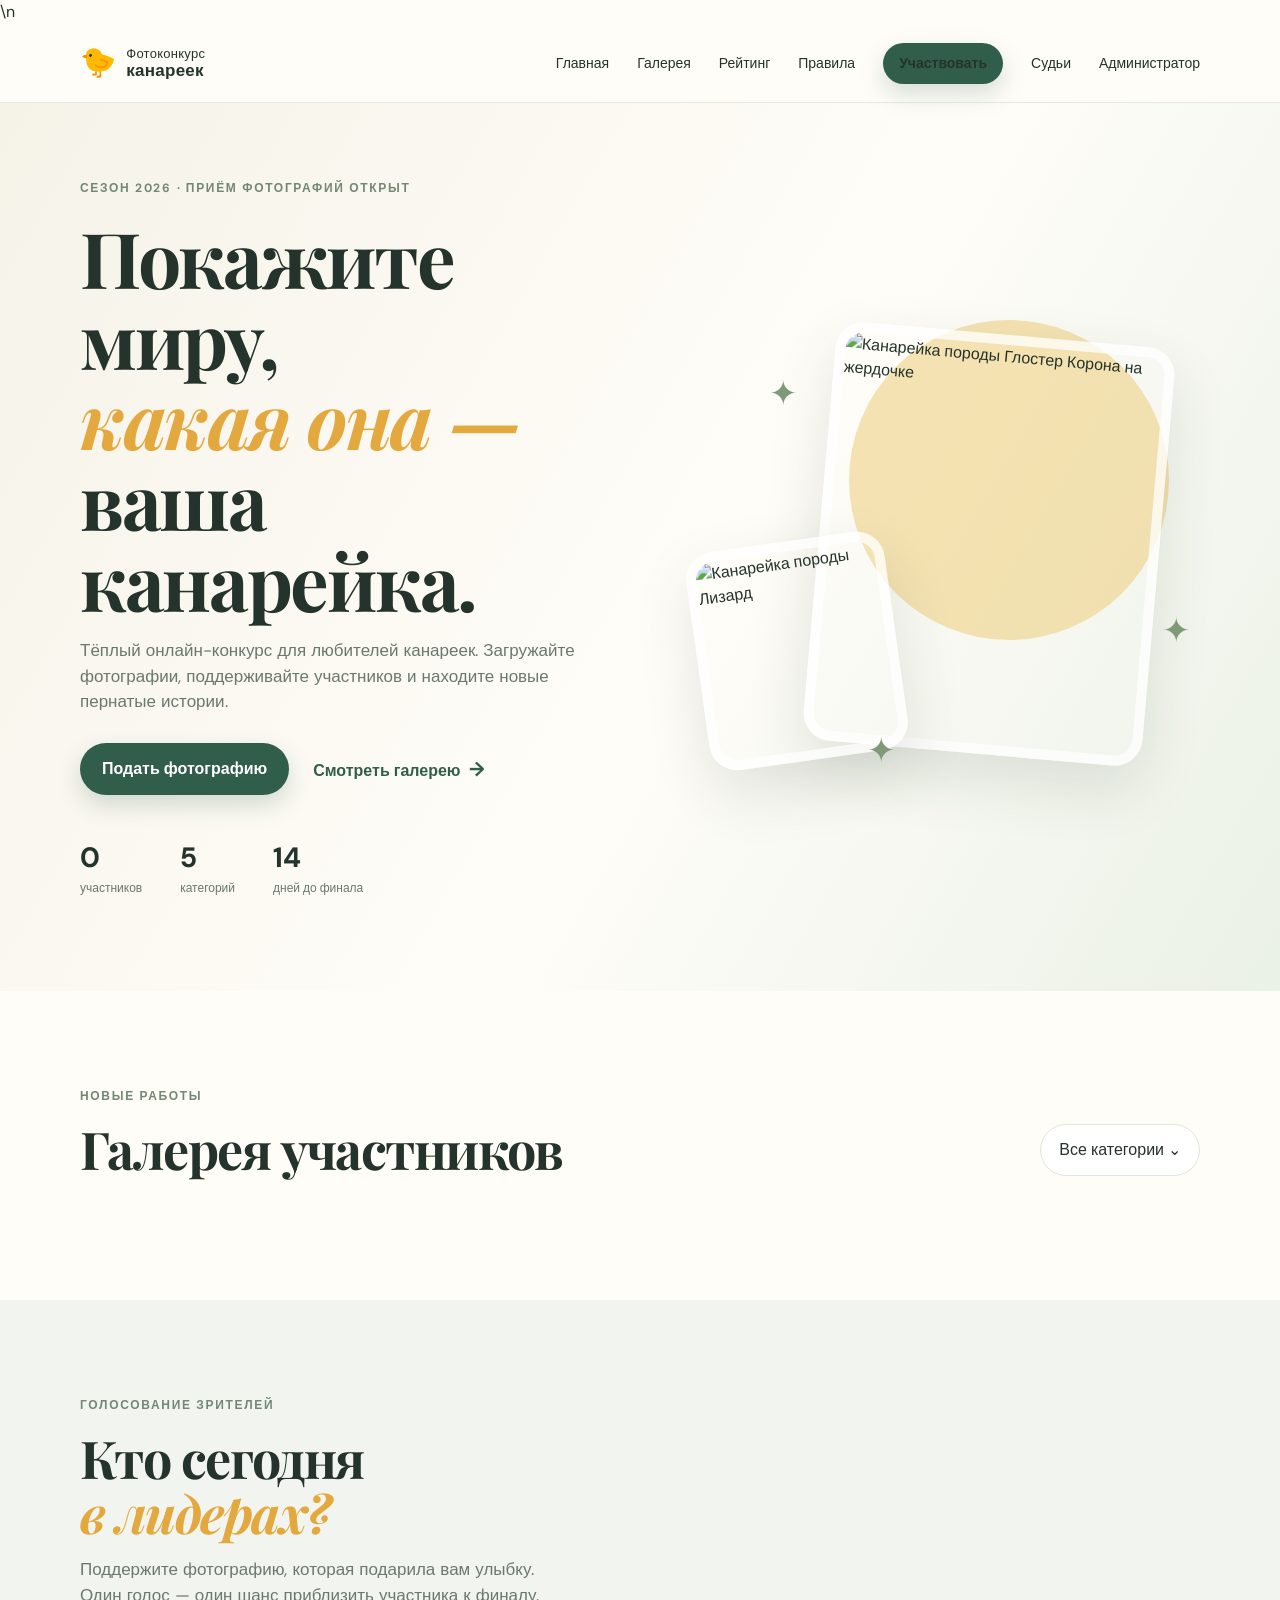
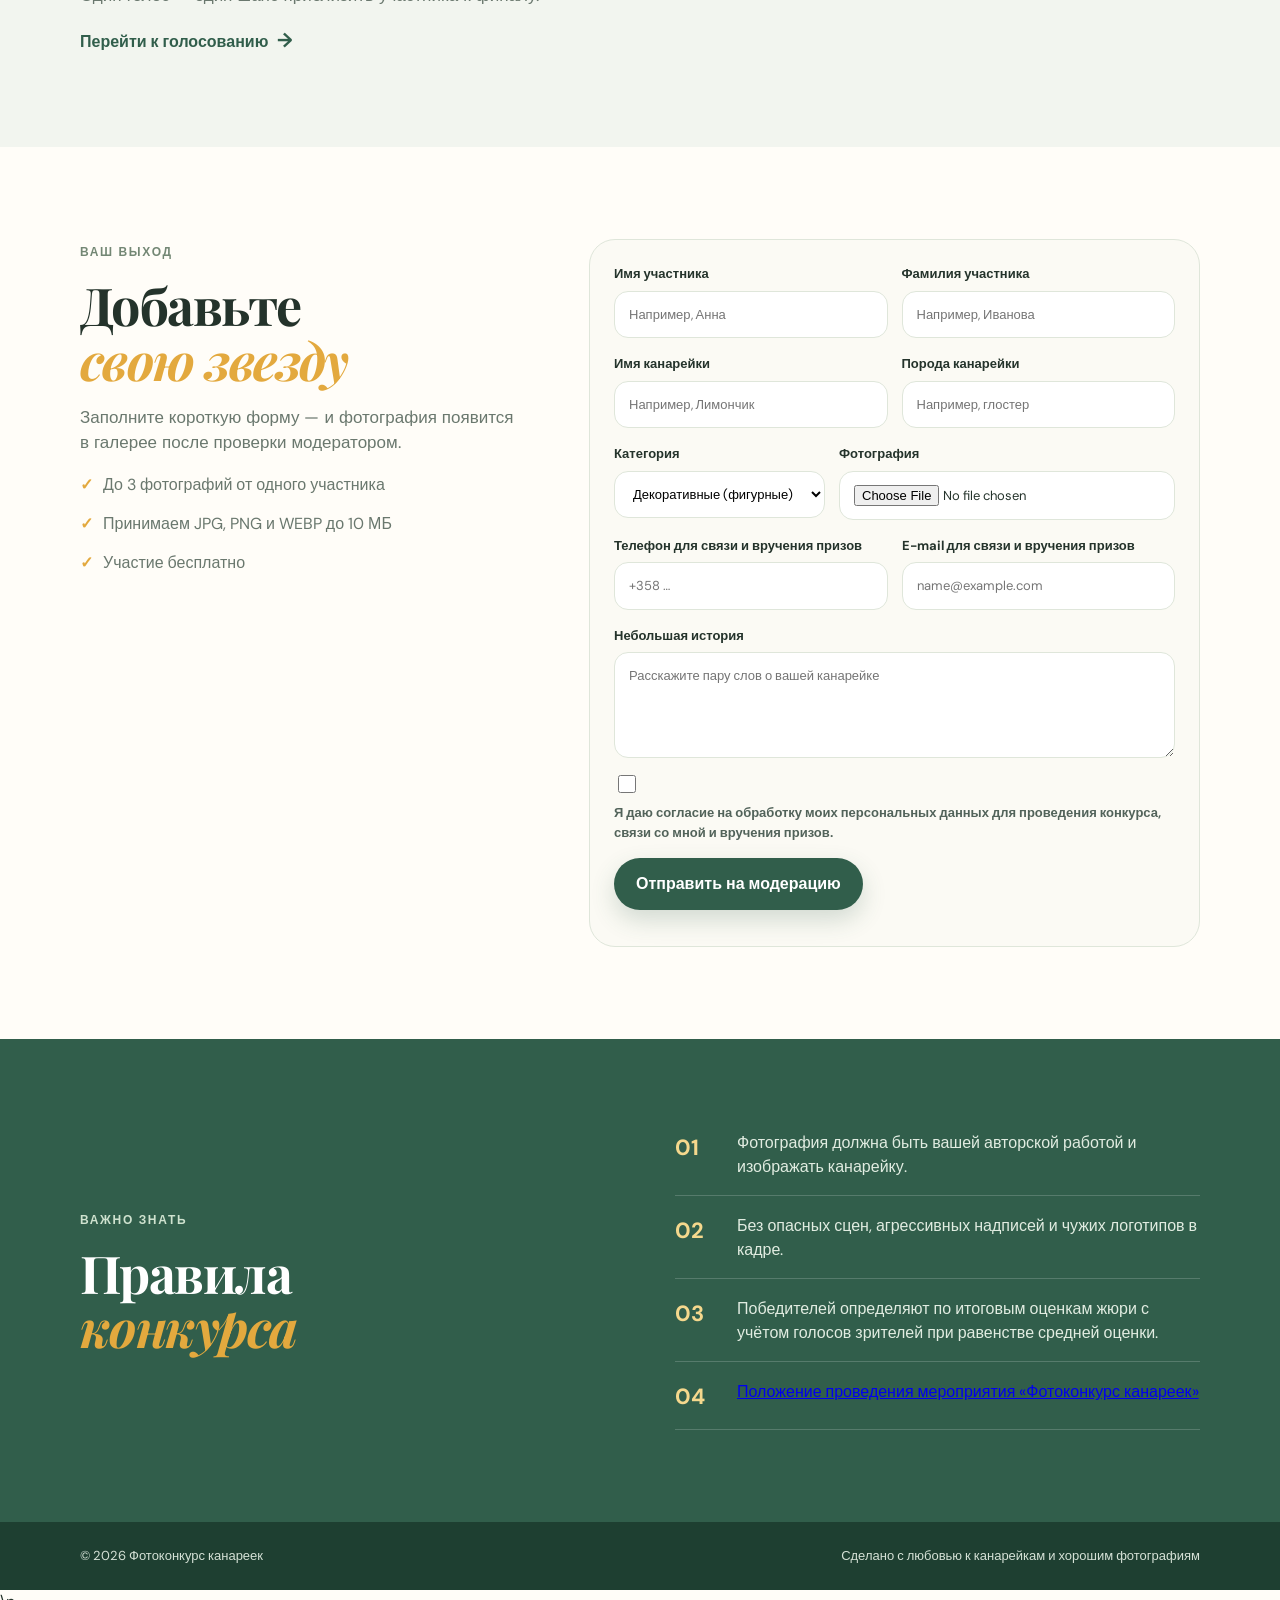
==== commit 97efef0d: "Исправить структуру блока управления спонсорами" ====
--- a/index.html
+++ b/index.html
@@ -49,7 +49,7 @@
 <div id="adminModal" class="admin-modal" aria-hidden="true"><div class="admin-panel">
 <div id="adminLogin" class="admin-login"><div class="admin-login-card"><div class="brand-mark">🐤</div><span class="eyebrow">Закрытый раздел</span><h2>Панель модерации</h2><p>Войдите с паролем администратора, чтобы проверять заявки участников.</p><form id="adminLoginForm"><label class="admin-field">Пароль администратора<input id="adminPasswordInput" type="password" autocomplete="current-password" required></label><button class="button" type="submit">Войти</button><div id="adminLoginNote" class="admin-note"></div></form></div></div>
 <div id="adminDashboard" style="display:none"><div class="admin-head"><h2>Модерация заявок</h2><div class="admin-head-actions"><button id="adminRefresh" class="admin-ghost">↻ Обновить</button><button id="adminChangePassword" class="admin-ghost">Изменить пароль</button><button id="adminLogout" class="admin-ghost">Выйти</button><button id="adminClose" class="admin-ghost admin-close">×</button></div></div><div class="admin-body"><div class="admin-stats"><div><strong id="adminAll">0</strong><span>Всего</span></div><div><strong id="adminPending">0</strong><span>На модерации</span></div><div><strong id="adminApproved">0</strong><span>Одобрено</span></div><div><strong id="adminRejected">0</strong><span>Отклонено</span></div></div><div class="admin-tabs"><button class="active" data-status="all">Все</button><button data-status="pending">На модерации</button><button data-status="approved">Одобрено</button><button data-status="rejected">Отклонено</button></div><div class="admin-grid"><div id="adminRequests" class="admin-requests"></div><aside id="adminDetail" class="admin-detail"><div class="admin-empty">Выберите заявку слева</div></aside></div></div></div>
-</div><section class="admin-jury-section"><div class="admin-jury-head"><div><span class="eyebrow">Управление</span><h3>Жюри</h3><p class="admin-muted">Добавляйте судей, меняйте их пароли и просматривайте сводные оценки.</p></div><label class="admin-toggle"><input type="checkbox" id="adminWinnersToggle"><span></span><b>Показывать вкладку «Победители»</b></label></div><div class="admin-jury-add"><input id="newJudgeName" placeholder="Имя судьи"><input id="newJudgeLogin" placeholder="Логин"><input id="newJudgePassword" type="password" placeholder="Пароль от 8 символов"><button id="addJudge" class="button">Добавить судью</button></div><div id="adminJudgesList"></div><div class="admin-summary-wrap"><h4>Сводная таблица оценок</h4><div id="adminJudgeSummary"></div></div></section></div></section><section class="admin-sponsors-section"><div class="admin-jury-head"><div><span class="eyebrow">Партнёры конкурса</span><h3>Спонсоры</h3><p class="admin-muted">Добавляйте название, описание, фотографию и активную ссылку на ресурс спонсора. Здесь же можно скрыть или удалить спонсора.</p></div><label class="admin-toggle"><input type="checkbox" id="adminSponsorsEnabled"><span></span><b>Показывать раздел «Спонсоры»</b></label></div><div class="admin-sponsor-form"><input type="hidden" id="sponsorId"><input type="hidden" id="sponsorExistingPhoto"><label>Название спонсора<input id="sponsorName" maxlength="160" placeholder="Например, Питомник «Золотая канарейка»"></label><label>Активная ссылка<input id="sponsorUrl" type="url" maxlength="2048" placeholder="https://example.ru"></label><label>Описание<textarea id="sponsorDescription" rows="3" placeholder="Краткая информация о спонсоре"></textarea></label><label>Фотография спонсора<input id="sponsorPhoto" type="file" accept="image/jpeg,image/png,image/webp"><small>JPG, PNG или WEBP, до 5 МБ.</small></label><label>Порядок показа<input id="sponsorSort" type="number" value="0" min="0" step="1"></label><label class="admin-sponsor-active"><input id="sponsorActive" type="checkbox" checked> Активен на сайте</label><div class="admin-sponsor-form-actions"><button id="saveSponsor" class="button">Добавить спонсора</button><button id="cancelSponsorEdit" type="button" class="admin-ghost" style="display:none">Отмена</button></div><div id="sponsorNote" class="admin-note"></div></div><div id="adminSponsorsList" class="admin-sponsors-list"></div></div><div id="adminPasswordModal" class="admin-password-modal" aria-hidden="true"><div class="admin-password-card"><h3>Изменить пароль администратора</h3><p class="admin-muted">Введите текущий пароль и новый пароль не короче 8 символов.</p><form id="adminPasswordForm"><label class="admin-field">Текущий пароль<input id="adminCurrentPassword" type="password" required></label><label class="admin-field">Новый пароль<input id="adminNewPassword" type="password" minlength="8" required></label><label class="admin-field">Повторите новый пароль<input id="adminNewPassword2" type="password" minlength="8" required></label><div id="adminPasswordNote" class="admin-note"></div><div class="admin-password-actions"><button type="button" id="adminPasswordCancel" class="admin-ghost">Отмена</button><button type="submit" class="button">Сохранить</button></div></form></div></div></main>
+</div><section class="admin-jury-section"><div class="admin-jury-head"><div><span class="eyebrow">Управление</span><h3>Жюри</h3><p class="admin-muted">Добавляйте судей, меняйте их пароли и просматривайте сводные оценки.</p></div><label class="admin-toggle"><input type="checkbox" id="adminWinnersToggle"><span></span><b>Показывать вкладку «Победители»</b></label></div><div class="admin-jury-add"><input id="newJudgeName" placeholder="Имя судьи"><input id="newJudgeLogin" placeholder="Логин"><input id="newJudgePassword" type="password" placeholder="Пароль от 8 символов"><button id="addJudge" class="button">Добавить судью</button></div><div id="adminJudgesList"></div><div class="admin-summary-wrap"><h4>Сводная таблица оценок</h4><div id="adminJudgeSummary"></div></div></section><section class="admin-sponsors-section"><div class="admin-jury-head"><div><span class="eyebrow">Партнёры конкурса</span><h3>Спонсоры</h3><p class="admin-muted">Добавляйте название, описание, фотографию и активную ссылку на ресурс спонсора. Здесь же можно скрыть или удалить спонсора.</p></div><label class="admin-toggle"><input type="checkbox" id="adminSponsorsEnabled"><span></span><b>Показывать раздел «Спонсоры»</b></label></div><div class="admin-sponsor-form"><input type="hidden" id="sponsorId"><input type="hidden" id="sponsorExistingPhoto"><label>Название спонсора<input id="sponsorName" maxlength="160" placeholder="Например, Питомник «Золотая канарейка»"></label><label>Активная ссылка<input id="sponsorUrl" type="url" maxlength="2048" placeholder="https://example.ru"></label><label>Описание<textarea id="sponsorDescription" rows="3" placeholder="Краткая информация о спонсоре"></textarea></label><label>Фотография спонсора<input id="sponsorPhoto" type="file" accept="image/jpeg,image/png,image/webp"><small>JPG, PNG или WEBP, до 5 МБ.</small></label><label>Порядок показа<input id="sponsorSort" type="number" value="0" min="0" step="1"></label><label class="admin-sponsor-active"><input id="sponsorActive" type="checkbox" checked> Активен на сайте</label><div class="admin-sponsor-form-actions"><button id="saveSponsor" class="button">Добавить спонсора</button><button id="cancelSponsorEdit" type="button" class="admin-ghost" style="display:none">Отмена</button></div><div id="sponsorNote" class="admin-note"></div></div><div id="adminSponsorsList" class="admin-sponsors-list"></div></section></div></div><div id="adminPasswordModal" class="admin-password-modal" aria-hidden="true"><div class="admin-password-card"><h3>Изменить пароль администратора</h3><p class="admin-muted">Введите текущий пароль и новый пароль не короче 8 символов.</p><form id="adminPasswordForm"><label class="admin-field">Текущий пароль<input id="adminCurrentPassword" type="password" required></label><label class="admin-field">Новый пароль<input id="adminNewPassword" type="password" minlength="8" required></label><label class="admin-field">Повторите новый пароль<input id="adminNewPassword2" type="password" minlength="8" required></label><div id="adminPasswordNote" class="admin-note"></div><div class="admin-password-actions"><button type="button" id="adminPasswordCancel" class="admin-ghost">Отмена</button><button type="submit" class="button">Сохранить</button></div></form></div></div></main>
 <section id="sponsors" class="sponsors-section" style="display:none"><div class="container"><div class="section-heading"><div><span class="eyebrow">Поддержка конкурса</span><h2>Спонсоры</h2></div></div><div id="sponsorsGrid" class="sponsors-grid"></div></div></section>
 <footer class="site-footer"><div class="container footer-wrap"><span>© 2026 Фотоконкурс канареек</span><span>Сделано с любовью к канарейкам и хорошим фотографиям</span></div></footer>
 <script type="module" src="script.js"></script>\n<script type="module" src="admin-inline.js"></script>
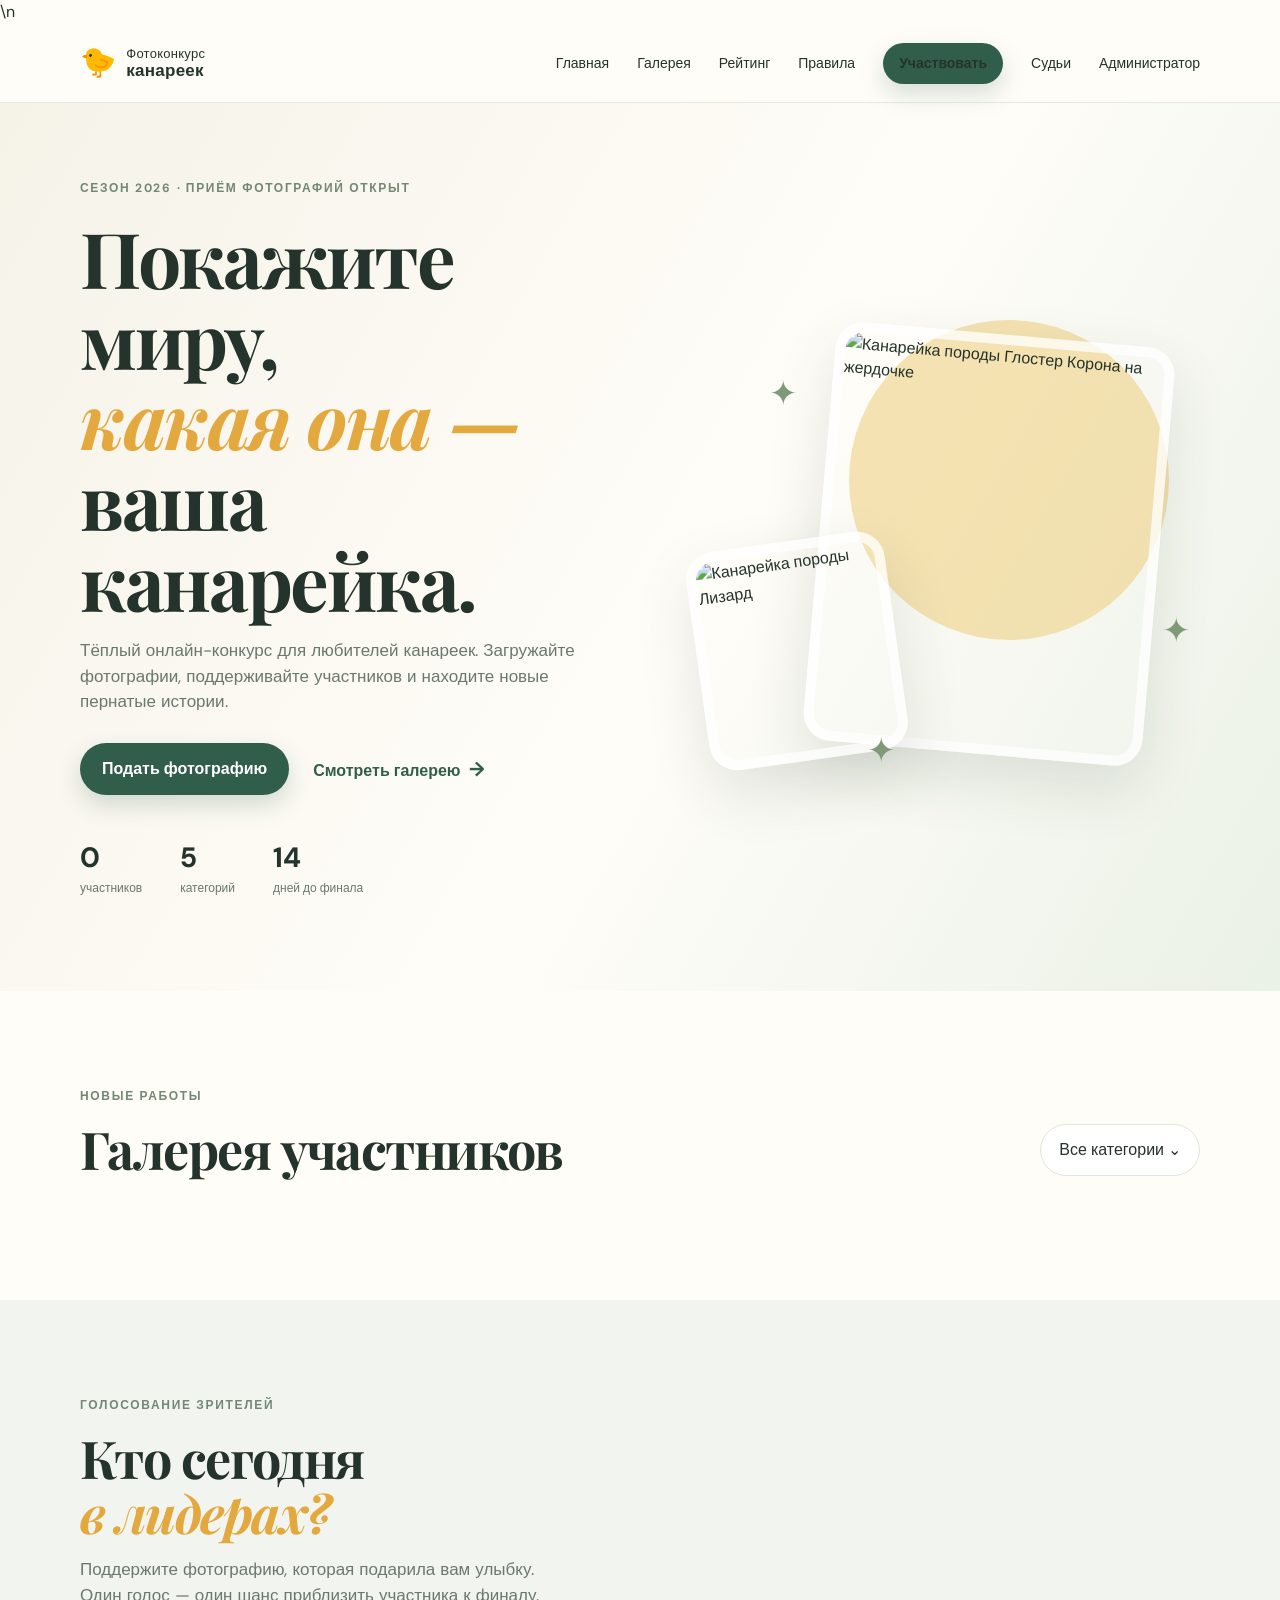
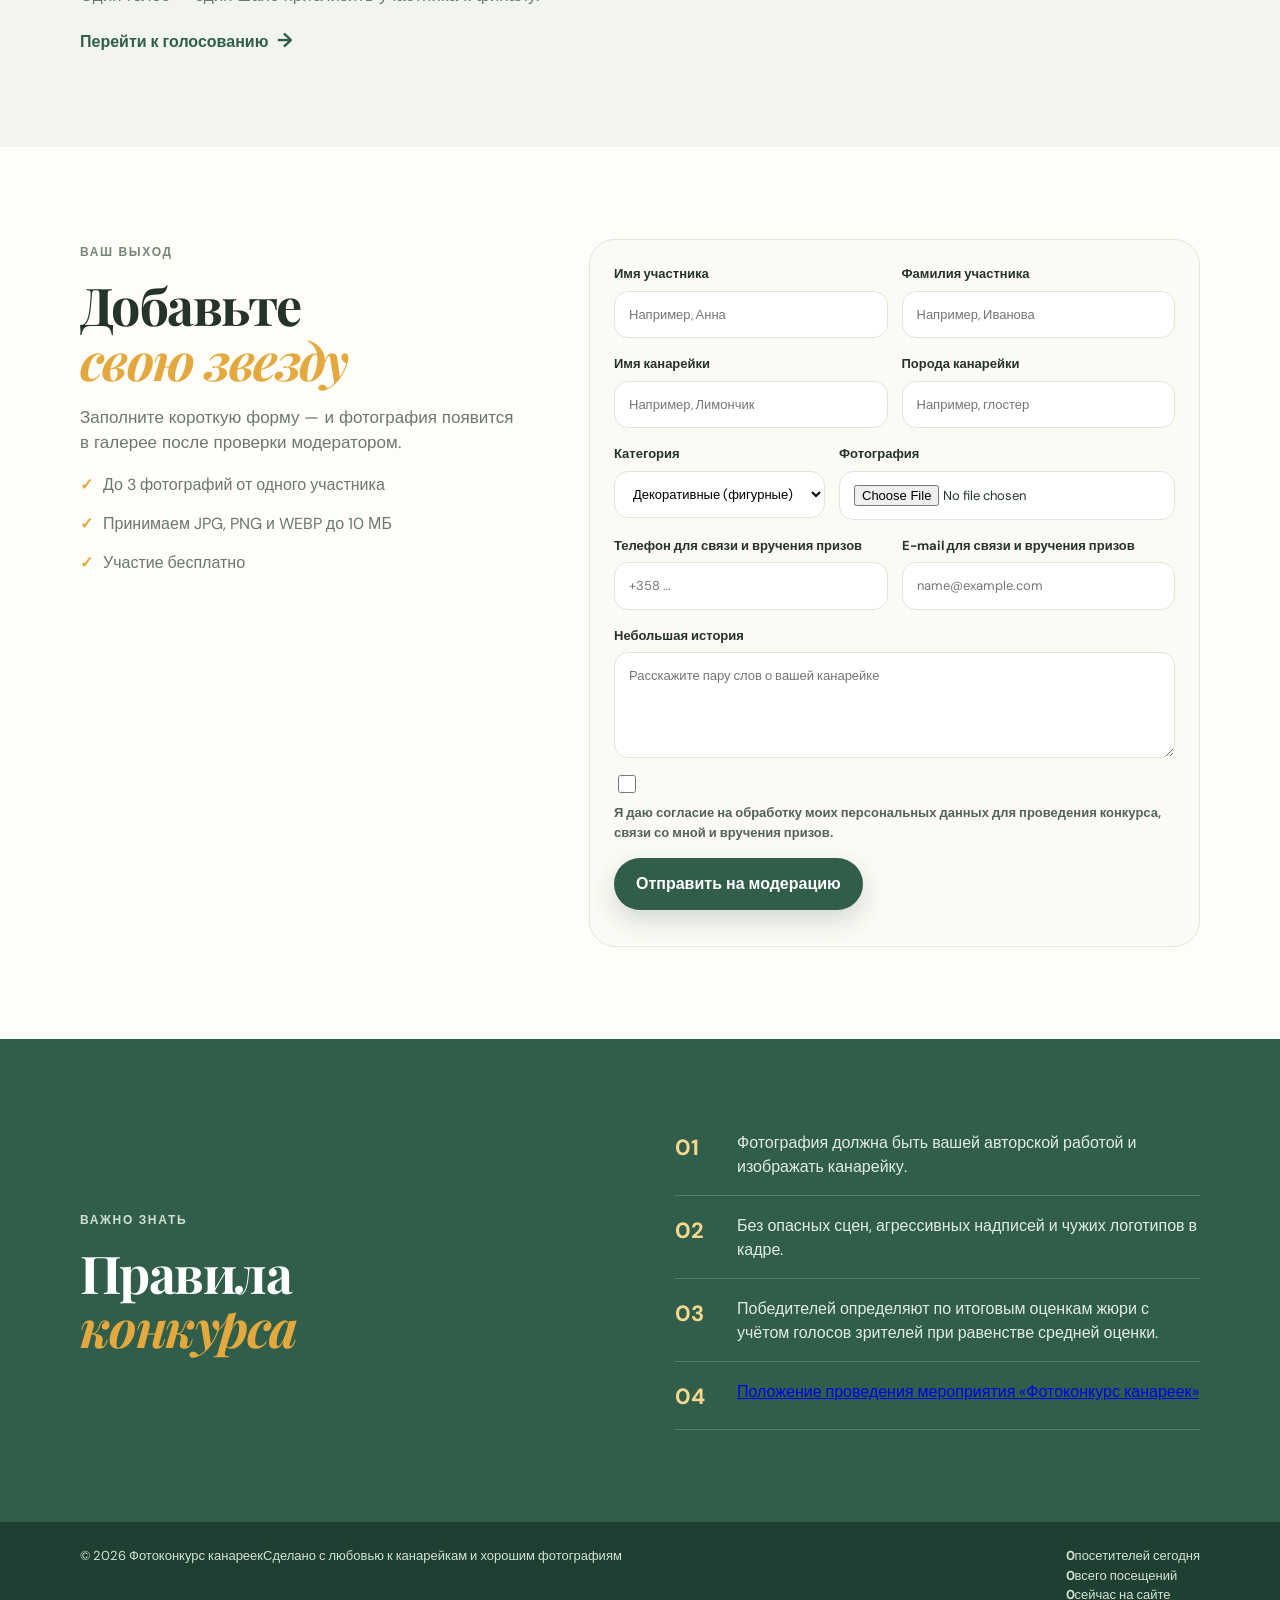
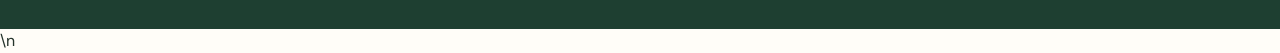
==== commit f63ada2e: "Add visitor counter to site footer" ====
--- a/index.html
+++ b/index.html
@@ -45,13 +45,13 @@
 <label>Небольшая история<textarea name="story" rows="4" placeholder="Расскажите пару слов о вашей канарейке"></textarea></label>
 <label class="consent-check"><input name="personal_data_consent" type="checkbox" required /> <span>Я даю согласие на обработку моих персональных данных для проведения конкурса, связи со мной и вручения призов.</span></label>
 <button class="button" type="submit">Отправить на модерацию</button><div class="form-note" id="formNote"></div></form></div></section>
+<section id="sponsors" class="sponsors-section" style="display:none"><div class="container"><div class="section-heading"><div><span class="eyebrow">Поддержка конкурса</span><h2>Спонсоры</h2></div></div><div id="sponsorsGrid" class="sponsors-grid"></div></div></section>
 <section id="rules" class="section section-dark"><div class="container rules-grid"><div><span class="eyebrow">Важно знать</span><h2>Правила<br><em>конкурса</em></h2></div><div class="rules-list"><div><strong>01</strong><p>Фотография должна быть вашей авторской работой и изображать канарейку.</p></div><div><strong>02</strong><p>Без опасных сцен, агрессивных надписей и чужих логотипов в кадре.</p></div><div><strong>03</strong><p>Победителей определяют по итоговым оценкам жюри с учётом голосов зрителей при равенстве средней оценки.</p></div><div><strong>04</strong><p><a href="PLACEHOLDER_POSITION_JPG" target="_blank" rel="noopener">Положение проведения мероприятия «Фотоконкурс канареек»</a></p></div></div></div></section>
 <div id="adminModal" class="admin-modal" aria-hidden="true"><div class="admin-panel">
 <div id="adminLogin" class="admin-login"><div class="admin-login-card"><div class="brand-mark">🐤</div><span class="eyebrow">Закрытый раздел</span><h2>Панель модерации</h2><p>Войдите с паролем администратора, чтобы проверять заявки участников.</p><form id="adminLoginForm"><label class="admin-field">Пароль администратора<input id="adminPasswordInput" type="password" autocomplete="current-password" required></label><button class="button" type="submit">Войти</button><div id="adminLoginNote" class="admin-note"></div></form></div></div>
 <div id="adminDashboard" style="display:none"><div class="admin-head"><h2>Модерация заявок</h2><div class="admin-head-actions"><button id="adminRefresh" class="admin-ghost">↻ Обновить</button><button id="adminChangePassword" class="admin-ghost">Изменить пароль</button><button id="adminLogout" class="admin-ghost">Выйти</button><button id="adminClose" class="admin-ghost admin-close">×</button></div></div><div class="admin-body"><div class="admin-stats"><div><strong id="adminAll">0</strong><span>Всего</span></div><div><strong id="adminPending">0</strong><span>На модерации</span></div><div><strong id="adminApproved">0</strong><span>Одобрено</span></div><div><strong id="adminRejected">0</strong><span>Отклонено</span></div></div><div class="admin-tabs"><button class="active" data-status="all">Все</button><button data-status="pending">На модерации</button><button data-status="approved">Одобрено</button><button data-status="rejected">Отклонено</button></div><div class="admin-grid"><div id="adminRequests" class="admin-requests"></div><aside id="adminDetail" class="admin-detail"><div class="admin-empty">Выберите заявку слева</div></aside></div></div></div>
 </div><section class="admin-jury-section"><div class="admin-jury-head"><div><span class="eyebrow">Управление</span><h3>Жюри</h3><p class="admin-muted">Добавляйте судей, меняйте их пароли и просматривайте сводные оценки.</p></div><label class="admin-toggle"><input type="checkbox" id="adminWinnersToggle"><span></span><b>Показывать вкладку «Победители»</b></label></div><div class="admin-jury-add"><input id="newJudgeName" placeholder="Имя судьи"><input id="newJudgeLogin" placeholder="Логин"><input id="newJudgePassword" type="password" placeholder="Пароль от 8 символов"><button id="addJudge" class="button">Добавить судью</button></div><div id="adminJudgesList"></div><div class="admin-summary-wrap"><h4>Сводная таблица оценок</h4><div id="adminJudgeSummary"></div></div></section><section class="admin-sponsors-section"><div class="admin-jury-head"><div><span class="eyebrow">Партнёры конкурса</span><h3>Спонсоры</h3><p class="admin-muted">Добавляйте название, описание, фотографию и активную ссылку на ресурс спонсора. Здесь же можно скрыть или удалить спонсора.</p></div><label class="admin-toggle"><input type="checkbox" id="adminSponsorsEnabled"><span></span><b>Показывать раздел «Спонсоры»</b></label></div><div class="admin-sponsor-form"><input type="hidden" id="sponsorId"><input type="hidden" id="sponsorExistingPhoto"><label>Название спонсора<input id="sponsorName" maxlength="160" placeholder="Например, Питомник «Золотая канарейка»"></label><label>Активная ссылка<input id="sponsorUrl" type="url" maxlength="2048" placeholder="https://example.ru"></label><label>Описание<textarea id="sponsorDescription" rows="3" placeholder="Краткая информация о спонсоре"></textarea></label><label>Фотография спонсора<input id="sponsorPhoto" type="file" accept="image/jpeg,image/png,image/webp"><small>JPG, PNG или WEBP, до 5 МБ.</small></label><label>Порядок показа<input id="sponsorSort" type="number" value="0" min="0" step="1"></label><label class="admin-sponsor-active"><input id="sponsorActive" type="checkbox" checked> Активен на сайте</label><div class="admin-sponsor-form-actions"><button id="saveSponsor" class="button">Добавить спонсора</button><button id="cancelSponsorEdit" type="button" class="admin-ghost" style="display:none">Отмена</button></div><div id="sponsorNote" class="admin-note"></div></div><div id="adminSponsorsList" class="admin-sponsors-list"></div></section></div></div><div id="adminPasswordModal" class="admin-password-modal" aria-hidden="true"><div class="admin-password-card"><h3>Изменить пароль администратора</h3><p class="admin-muted">Введите текущий пароль и новый пароль не короче 8 символов.</p><form id="adminPasswordForm"><label class="admin-field">Текущий пароль<input id="adminCurrentPassword" type="password" required></label><label class="admin-field">Новый пароль<input id="adminNewPassword" type="password" minlength="8" required></label><label class="admin-field">Повторите новый пароль<input id="adminNewPassword2" type="password" minlength="8" required></label><div id="adminPasswordNote" class="admin-note"></div><div class="admin-password-actions"><button type="button" id="adminPasswordCancel" class="admin-ghost">Отмена</button><button type="submit" class="button">Сохранить</button></div></form></div></div></main>
-<section id="sponsors" class="sponsors-section" style="display:none"><div class="container"><div class="section-heading"><div><span class="eyebrow">Поддержка конкурса</span><h2>Спонсоры</h2></div></div><div id="sponsorsGrid" class="sponsors-grid"></div></div></section>
-<footer class="site-footer"><div class="container footer-wrap"><span>© 2026 Фотоконкурс канареек</span><span>Сделано с любовью к канарейкам и хорошим фотографиям</span></div></footer>
+<footer class="site-footer"><div class="container footer-wrap"><div><span>© 2026 Фотоконкурс канареек</span><span>Сделано с любовью к канарейкам и хорошим фотографиям</span></div><div class="visitor-counter" aria-label="Счётчик посетителей"><div><strong id="visitsToday">0</strong><span>посетителей сегодня</span></div><div><strong id="visitsTotal">0</strong><span>всего посещений</span></div><div><strong id="visitorsOnline">0</strong><span>сейчас на сайте</span></div></div></div></footer>
 <script type="module" src="script.js"></script>\n<script type="module" src="admin-inline.js"></script>
 <div id="photoLightbox" class="photo-lightbox" aria-hidden="true">
   <button id="photoLightboxClose" class="photo-lightbox-close" aria-label="Закрыть">×</button>
@@ -76,7 +76,7 @@
         <div class="judge-head-actions"><button id="judgeRefresh" class="judge-ghost">↻ Обновить</button><button id="judgeLogout" class="judge-ghost">Выйти</button><button id="judgeClose" class="judge-ghost judge-close">×</button></div>
       </div>
       <div class="judge-body">
-        <div class="judge-intro">Оценивайте каждую допущенную фотографию по четырём критериям от 1 до 10. Ваша оценка сохраняется отдельно от голосов посетителей.</div>
+        <div class="judge-intro">Оценивайте каждую допущенную фотографию по шести критериям от 1 до 10. Ваша оценка сохраняется отдельно от голосов посетителей.</div>
         <div id="judgeRequests" class="judge-requests"></div>
       </div>
     </div>
--- a/styles.css
+++ b/styles.css
@@ -5,3 +5,38 @@
 /* Форма заявки: контакты и согласие */
 .consent-check{display:flex;align-items:flex-start;gap:10px;margin:14px 0;font-size:13px;line-height:1.5;color:#52635a;cursor:pointer}
 .consent-check input{width:18px;height:18px;flex:0 0 auto;margin-top:1px;accent-color:#315e4b}
+
+.sponsors-section{background:#f7f7f2;padding:70px 0 84px;border-top:1px solid var(--line)}
+.sponsors-grid{display:grid;grid-template-columns:repeat(3,1fr);gap:22px;margin-top:30px}
+.sponsor-card{background:#fff;border:1px solid var(--line);border-radius:24px;overflow:hidden;box-shadow:0 10px 30px rgba(43,62,51,.05)}
+.sponsor-link{display:block;color:inherit;text-decoration:none;height:100%}
+.sponsor-media{height:190px;background:#eef3ea;display:grid;place-items:center;overflow:hidden}
+.sponsor-media img{width:100%;height:100%;object-fit:cover;display:block}
+.sponsor-placeholder{font-size:54px}
+.sponsor-body{padding:19px}
+.sponsor-body h3{font-family:'Playfair Display',serif;font-size:27px;margin:0 0 8px}
+.sponsor-body p{color:var(--muted);line-height:1.55;margin:0 0 13px}
+.sponsor-more{font-size:13px;font-weight:700;color:var(--green)}
+.admin-sponsors-section{border-top:1px solid #dfe6da;background:#f7f7f2;padding:24px}
+.admin-sponsor-form{background:#fff;border:1px solid #dfe6da;border-radius:18px;padding:18px;display:grid;grid-template-columns:1fr 1fr;gap:0 12px}
+.admin-sponsor-form label{margin:0 0 13px;display:flex;flex-direction:column;gap:6px;font-size:13px;font-weight:700}
+.admin-sponsor-form input,.admin-sponsor-form textarea{padding:11px;border:1px solid #dfe6da;border-radius:10px;font:inherit}
+.admin-sponsor-form textarea{resize:vertical;min-height:86px}
+.admin-sponsor-form label:nth-of-type(3),.admin-sponsor-form label:nth-of-type(4){grid-column:1/-1}
+.admin-sponsor-active{flex-direction:row!important;align-items:center;gap:8px!important}
+.admin-sponsor-active input{width:18px;height:18px}
+.admin-sponsor-form small{font-weight:400;color:#708076}
+.admin-sponsor-form-actions{grid-column:1/-1;display:flex;gap:8px;align-items:center}
+.admin-sponsor-form-actions .button{border:0}
+.admin-sponsors-list{margin-top:16px;display:flex;flex-direction:column;gap:10px}
+.admin-sponsor-row{background:#fff;border:1px solid #dfe6da;border-radius:16px;padding:12px;display:grid;grid-template-columns:76px 1fr auto;gap:12px;align-items:center}
+.admin-sponsor-preview{width:76px;height:62px;border-radius:10px;overflow:hidden;background:#eef3ea;display:grid;place-items:center}
+.admin-sponsor-preview img{width:100%;height:100%;object-fit:cover}
+.admin-sponsor-no-photo{font-size:28px}
+.admin-sponsor-info strong,.admin-sponsor-info span,.admin-sponsor-info small{display:block}
+.admin-sponsor-info span{font-size:12px;color:#315e4b;word-break:break-all;margin-top:2px}
+.admin-sponsor-info small{color:#708076;margin-top:4px}
+.admin-sponsor-info p{margin:7px 0 0;color:#708076;font-size:13px}
+.admin-sponsor-actions{display:flex;gap:7px}
+@media(max-width:900px){.sponsors-grid{grid-template-columns:1fr 1fr}.admin-sponsor-form{grid-template-columns:1fr}.admin-sponsor-form label:nth-of-type(3),.admin-sponsor-form label:nth-of-type(4),.admin-sponsor-form-actions{grid-column:1}.admin-sponsor-row{grid-template-columns:64px 1fr}.admin-sponsor-actions{grid-column:1/-1}}
+@media(max-width:520px){.sponsors-grid{grid-template-columns:1fr}.admin-sponsors-section{padding:16px}.admin-sponsor-row{grid-template-columns:1fr}.admin-sponsor-preview{width:100%;height:130px}.admin-sponsor-actions{grid-column:auto}.admin-sponsor-form-actions{flex-direction:column;align-items:stretch}}
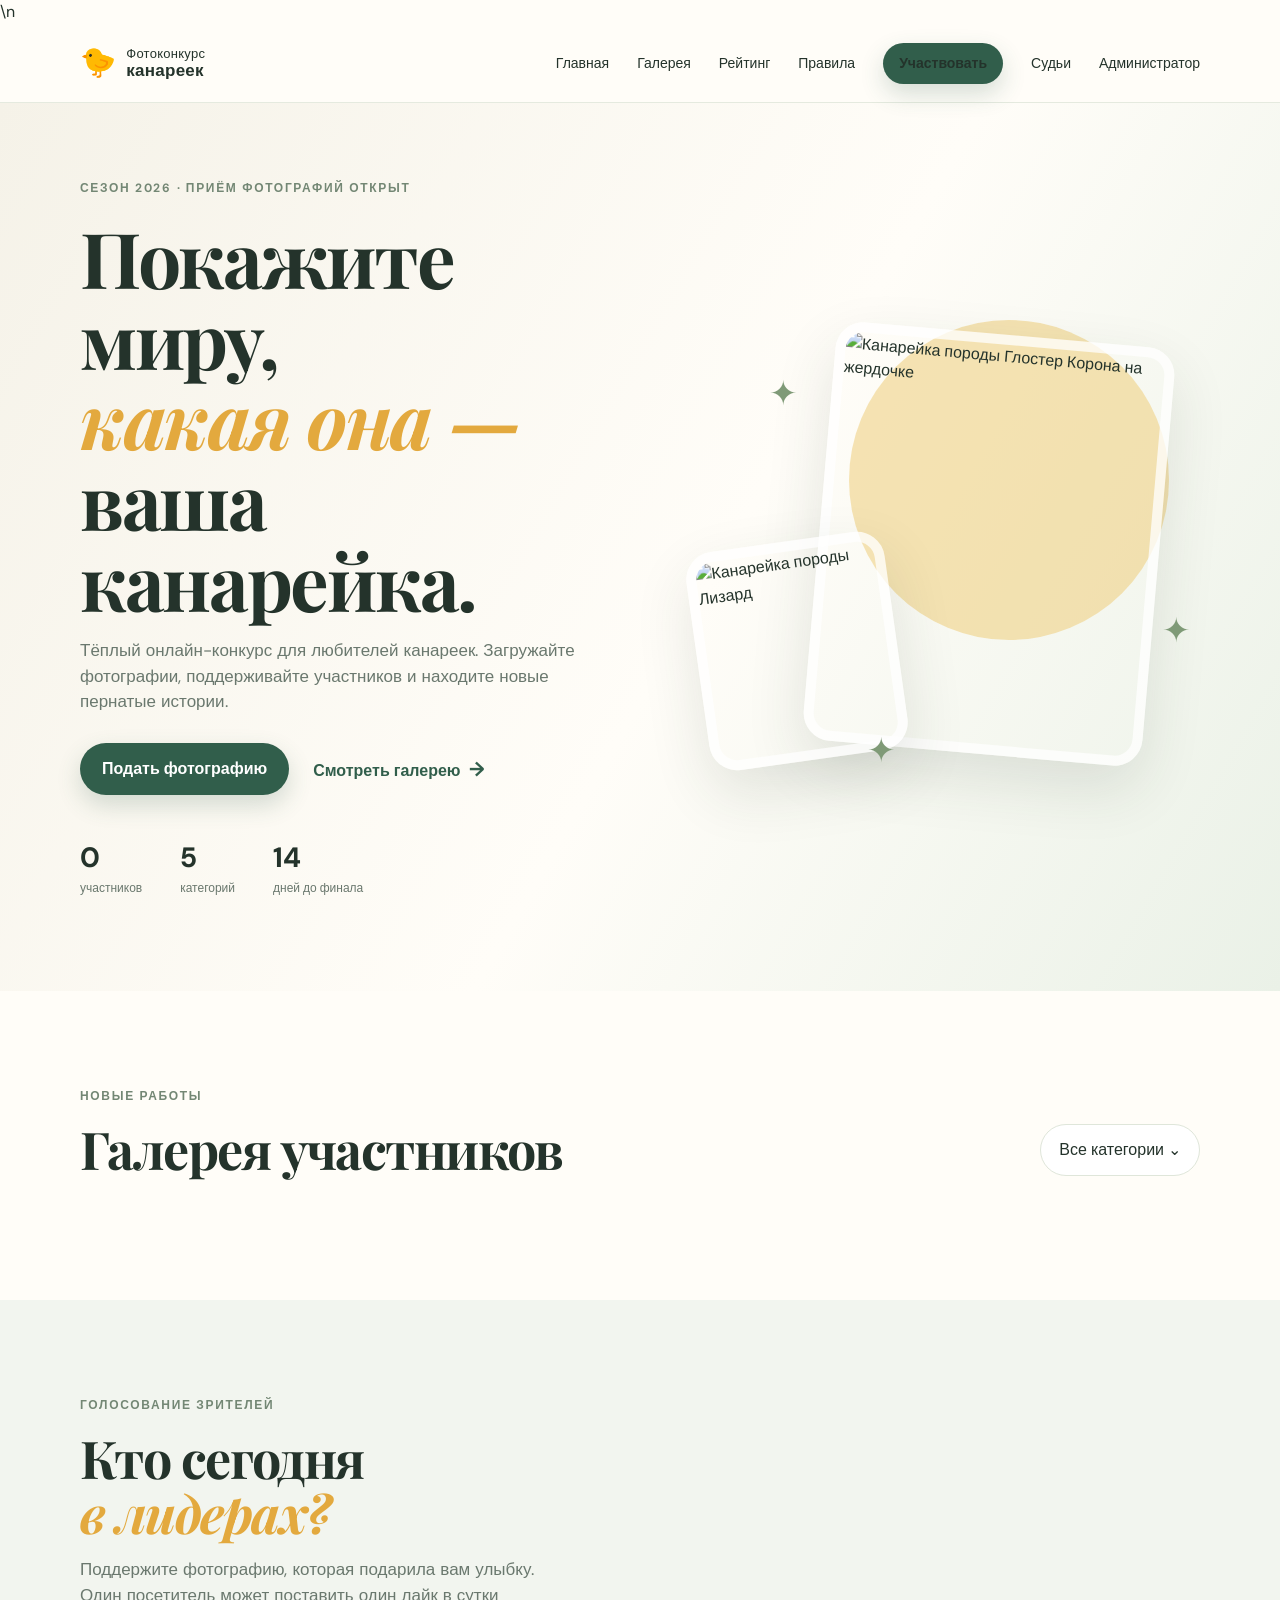
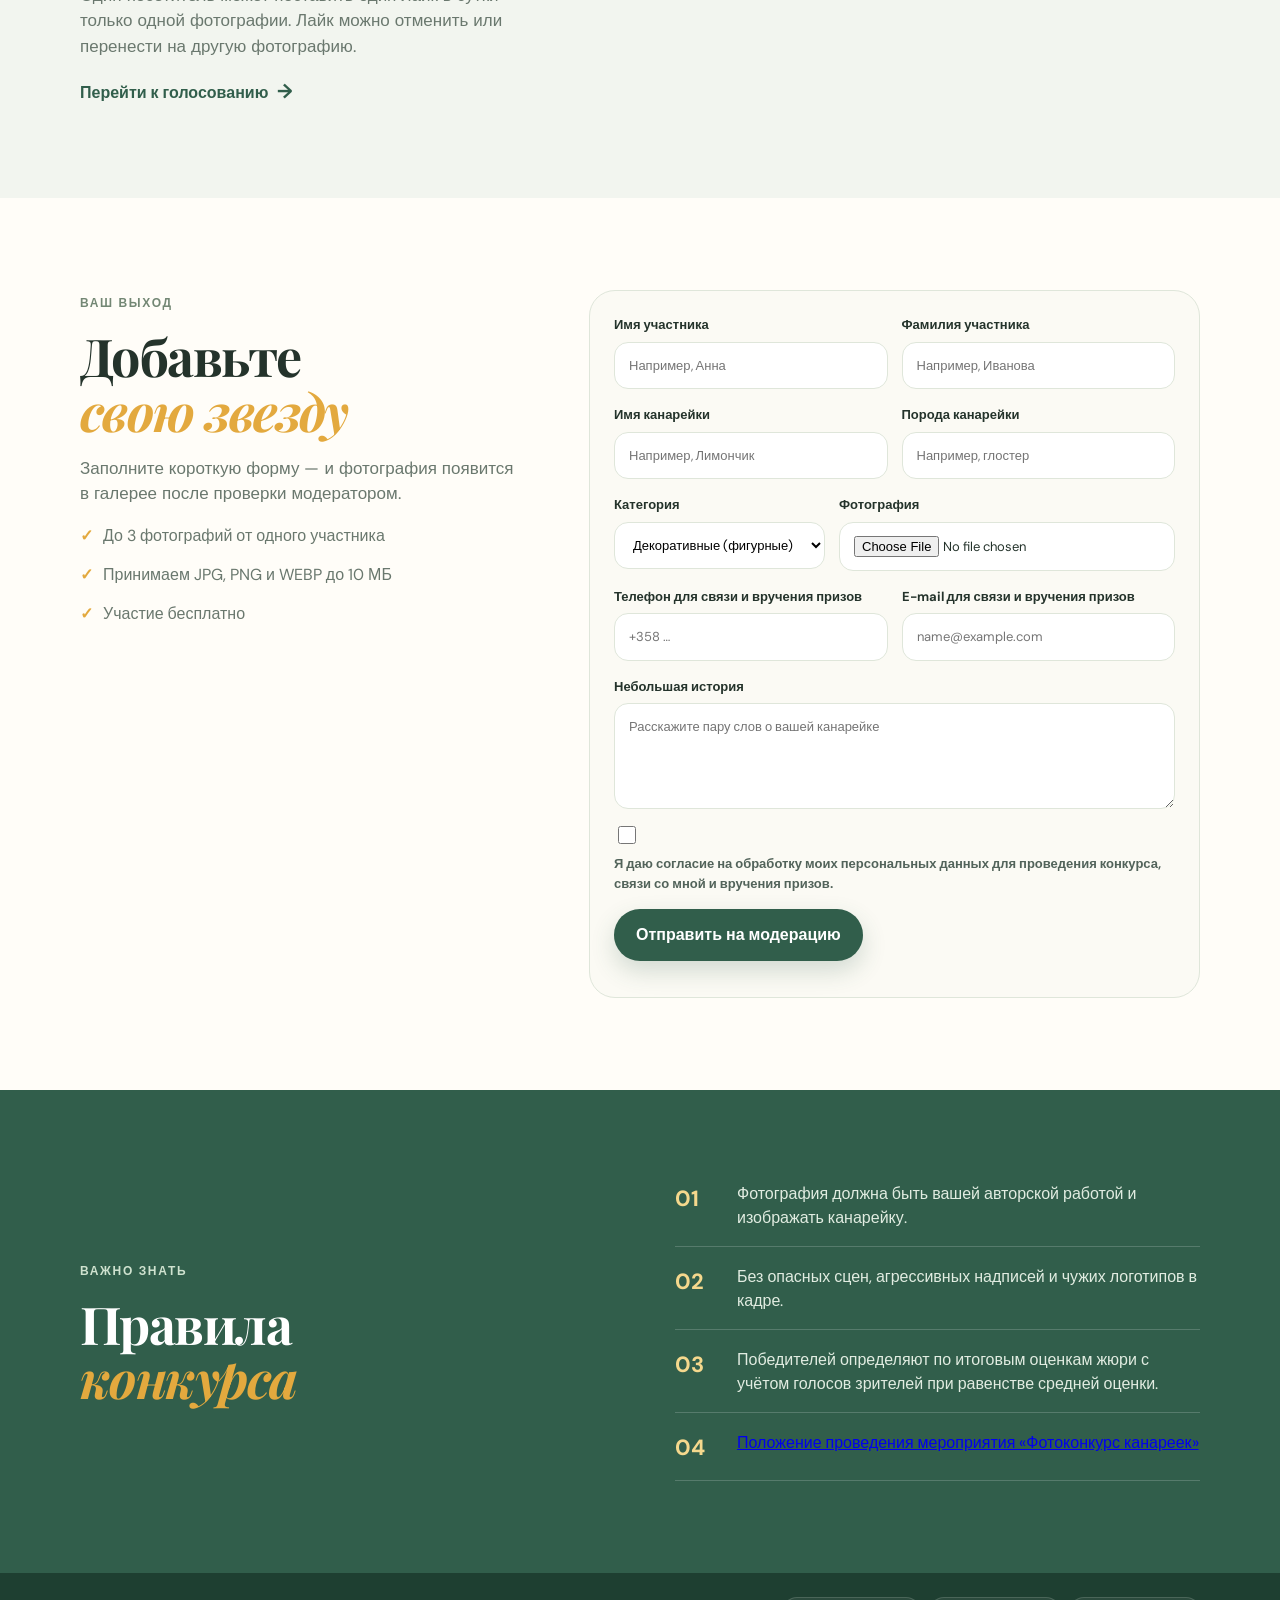
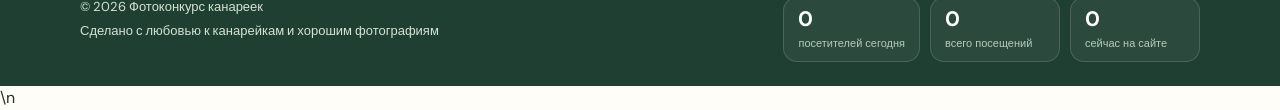
==== commit 56e86fcd: "Clarify daily visitor voting rules" ====
--- a/index.html
+++ b/index.html
@@ -36,7 +36,7 @@
 <section id="gallery" class="section"><div class="container"><div class="section-heading"><div><span class="eyebrow">Новые работы</span><h2>Галерея участников</h2></div><button class="filter-button" id="filterBtn">Все категории <span>⌄</span></button></div>
 <div class="filter-menu" id="filterMenu"><button data-filter="all">Все категории</button><button data-filter="Декоративные (фигурные)">Декоративные (фигурные)</button><button data-filter="Хохлатые">Хохлатые</button><button data-filter="Курчавые">Курчавые</button><button data-filter="Цветные">Цветные</button><button data-filter="Домашний любимец">Домашний любимец</button></div>
 <div class="gallery-grid" id="galleryGrid"></div></div></section>
-<section id="rating" class="section section-soft"><div class="container rating-grid"><div><span class="eyebrow">Голосование зрителей</span><h2>Кто сегодня<br><em>в лидерах?</em></h2><p>Поддержите фотографию, которая подарила вам улыбку. Один голос — один шанс приблизить участника к финалу.</p><a href="#gallery" class="text-link">Перейти к голосованию <span>→</span></a></div><div class="leaderboard" id="leaderboard"></div></div></section>
+<section id="rating" class="section section-soft"><div class="container rating-grid"><div><span class="eyebrow">Голосование зрителей</span><h2>Кто сегодня<br><em>в лидерах?</em></h2><p>Поддержите фотографию, которая подарила вам улыбку. Один посетитель может поставить один лайк в сутки только одной фотографии. Лайк можно отменить или перенести на другую фотографию.</p><a href="#gallery" class="text-link">Перейти к голосованию <span>→</span></a></div><div class="leaderboard" id="leaderboard"></div></div></section>
 <section id="winners" class="section section-soft" style="display:none"><div class="container"><div class="section-heading"><div><span class="eyebrow">Итоги жюри</span><h2>Победители фотоконкурса</h2><p class="judge-muted">Итоговые оценки жюри. При равенстве средней оценки выше располагается работа с большим числом голосов зрителей.</p></div></div><div id="winnersGrid" class="winners-grid"></div></div></section><section id="participate" class="section"><div class="container participate-grid"><div class="participate-copy"><span class="eyebrow">Ваш выход</span><h2>Добавьте<br><em>свою звезду</em></h2><p>Заполните короткую форму — и фотография появится в галерее после проверки модератором.</p><ul class="check-list"><li>До 3 фотографий от одного участника</li><li>Принимаем JPG, PNG и WEBP до 10 МБ</li><li>Участие бесплатно</li></ul></div>
 <form class="entry-form" id="entryForm"><div class="form-row"><label>Имя участника<input name="name" required placeholder="Например, Анна" /></label><label>Фамилия участника<input name="surname" required placeholder="Например, Иванова" /></label></div>
 <div class="form-row"><label>Имя канарейки<input name="bird" required placeholder="Например, Лимончик" /></label><label>Порода канарейки<input name="breed" required placeholder="Например, глостер" /></label></div>
--- a/styles.css
+++ b/styles.css
@@ -40,3 +40,11 @@
 .admin-sponsor-actions{display:flex;gap:7px}
 @media(max-width:900px){.sponsors-grid{grid-template-columns:1fr 1fr}.admin-sponsor-form{grid-template-columns:1fr}.admin-sponsor-form label:nth-of-type(3),.admin-sponsor-form label:nth-of-type(4),.admin-sponsor-form-actions{grid-column:1}.admin-sponsor-row{grid-template-columns:64px 1fr}.admin-sponsor-actions{grid-column:1/-1}}
 @media(max-width:520px){.sponsors-grid{grid-template-columns:1fr}.admin-sponsors-section{padding:16px}.admin-sponsor-row{grid-template-columns:1fr}.admin-sponsor-preview{width:100%;height:130px}.admin-sponsor-actions{grid-column:auto}.admin-sponsor-form-actions{flex-direction:column;align-items:stretch}}
+
+.visitor-counter{display:flex;align-items:center;gap:10px;flex-wrap:wrap}
+.visitor-counter>div{min-width:130px;padding:10px 14px;border:1px solid rgba(213,225,214,.18);border-radius:14px;background:rgba(255,255,255,.06);display:flex;flex-direction:column}
+.visitor-counter strong{font-size:21px;line-height:1.1;color:#fff}
+.visitor-counter span{font-size:11px;color:#b9c9bb;margin-top:3px}
+.site-footer .footer-wrap>div:first-child{display:flex;flex-direction:column;gap:4px}
+@media(max-width:800px){.visitor-counter{width:100%;gap:8px}.visitor-counter>div{flex:1;min-width:0}.site-footer .footer-wrap>div:first-child{width:100%}}
+@media(max-width:520px){.visitor-counter{display:grid;grid-template-columns:1fr 1fr}.visitor-counter>div:last-child{grid-column:1/-1}}
